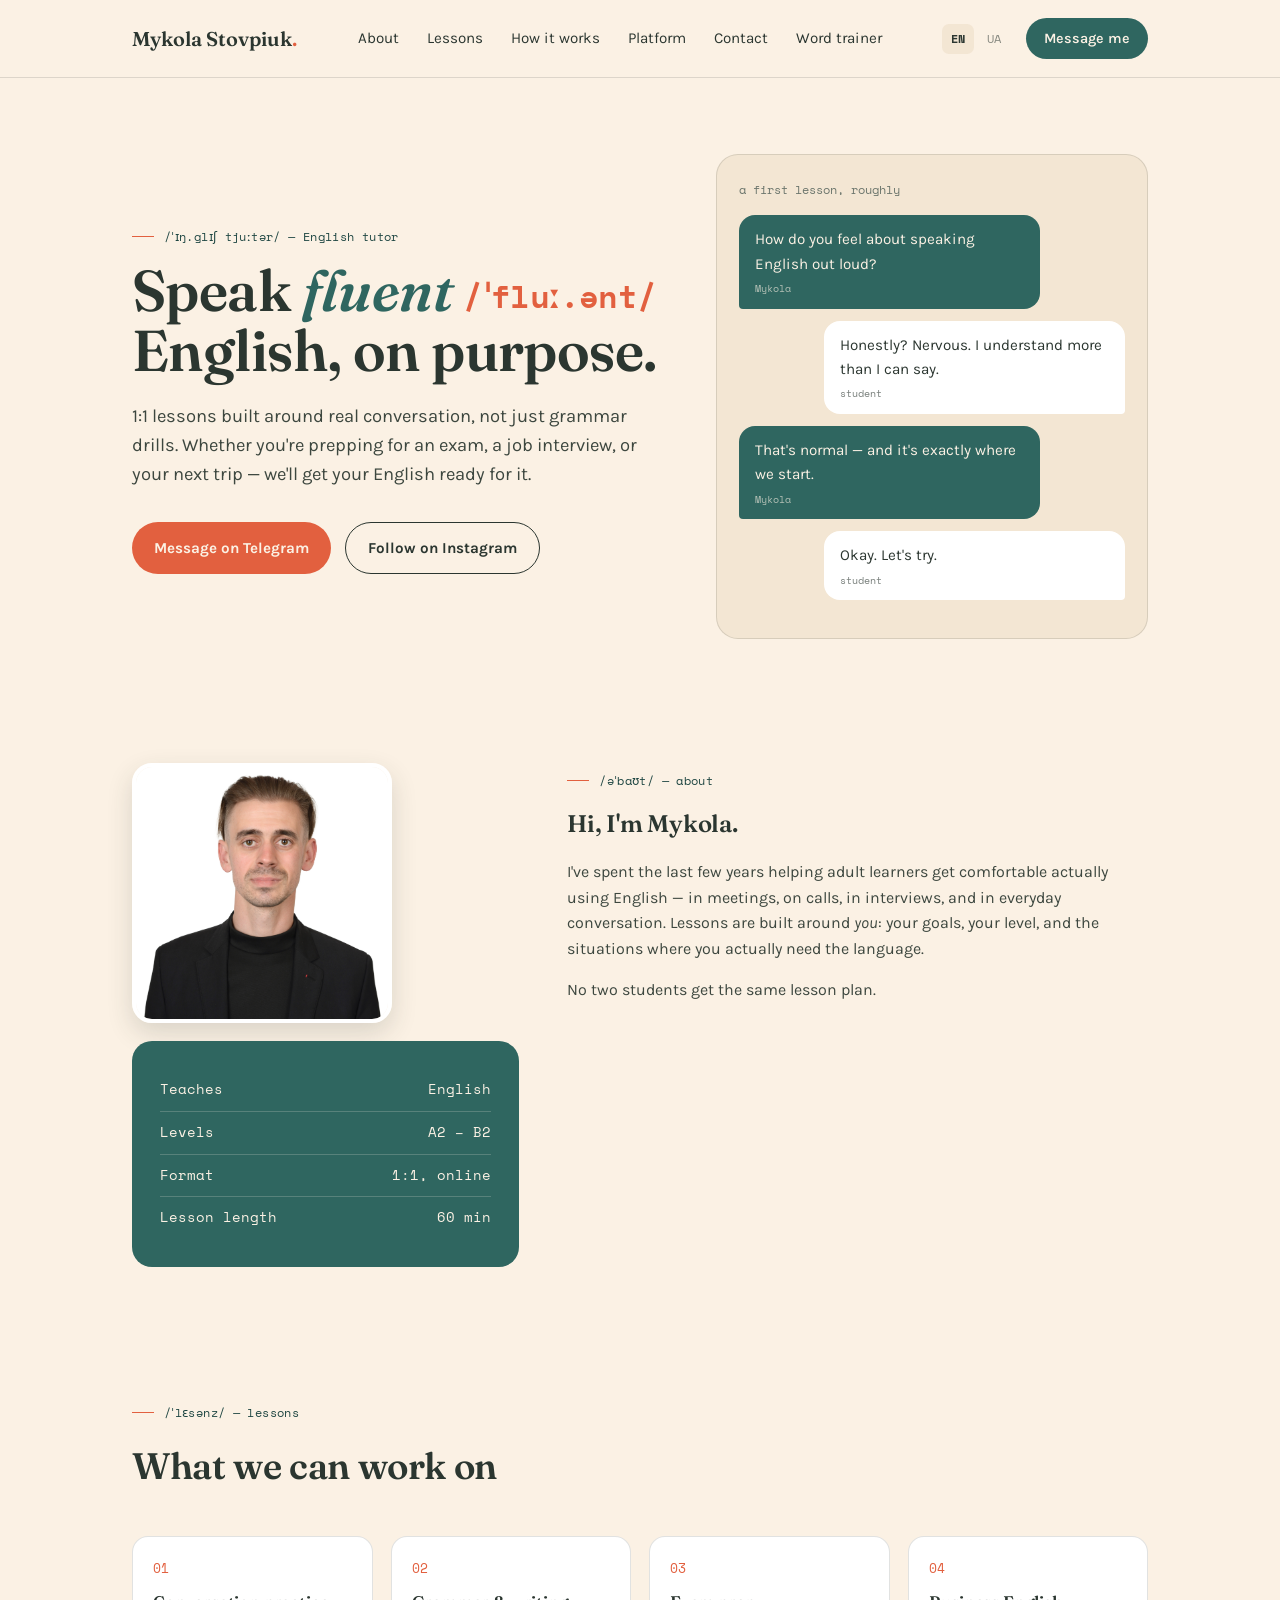
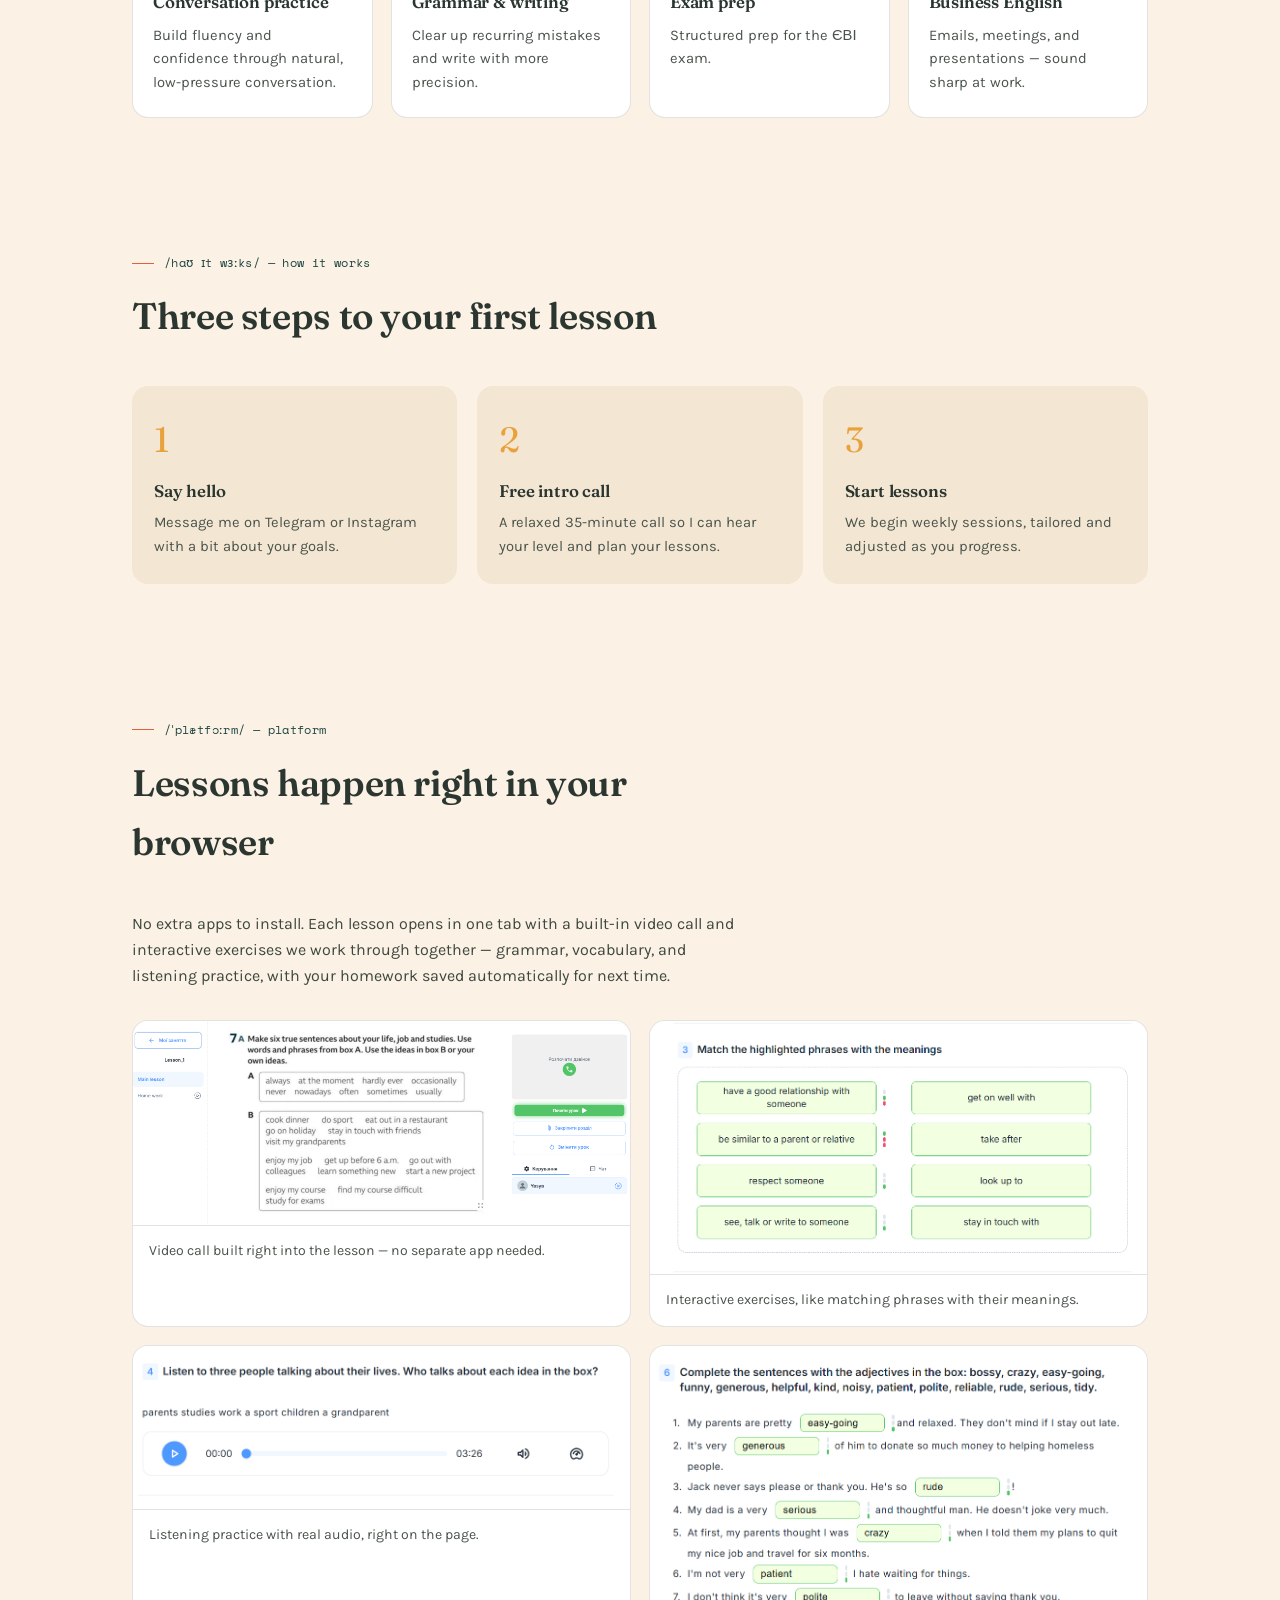
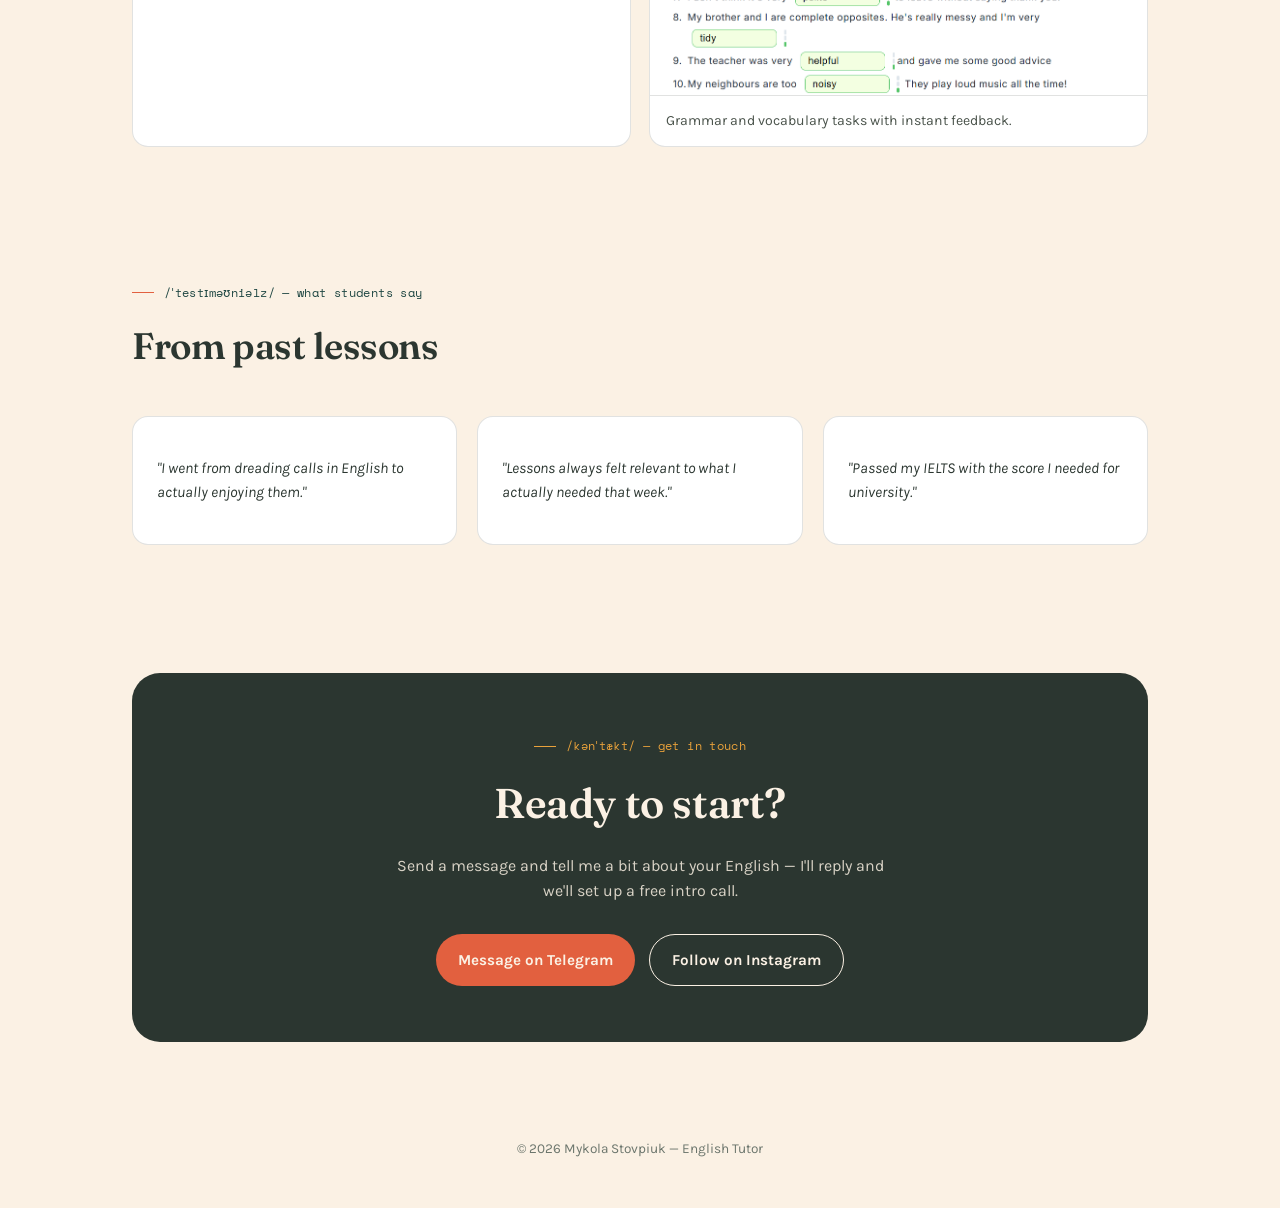
==== index.html @ 0244451f "Add mobile menu with hamburger button" ====
<!DOCTYPE html>
<html lang="en">
<head>
<meta charset="UTF-8">
<meta name="viewport" content="width=device-width, initial-scale=1.0">
<title>Mykola Stovpiuk — English Tutor</title>
<meta name="description" content="Learn to speak English with confidence. 1:1 conversation practice, exam prep, and business English with Mykola Stovpiuk.">
<link rel="preconnect" href="https://fonts.googleapis.com">
<link href="https://fonts.googleapis.com/css2?family=Fraunces:ital,opsz,wght@0,9..144,400;0,9..144,600;1,9..144,500&family=Karla:wght@400;500;600;700&family=Space+Mono:wght@400;700&display=swap" rel="stylesheet">
<style>
  :root{
    --paper:#FBF1E4;
    --paper-soft:#F3E6D3;
    --ink:#2B3630;
    --teal:#2F6660;
    --teal-deep:#1E4642;
    --marigold:#E9A23B;
    --coral:#E2603F;
    --line: rgba(43,54,48,0.14);
  }

  *{box-sizing:border-box;}
  html{scroll-behavior:smooth;}
  body{
    margin:0;
    background:var(--paper);
    color:var(--ink);
    font-family:'Karla', sans-serif;
    line-height:1.6;
    -webkit-font-smoothing:antialiased;
  }
  h1,h2,h3{
    font-family:'Fraunces', serif;
    margin:0;
    font-weight:600;
    letter-spacing:-0.01em;
  }
  a{color:inherit;}
  .wrap{
    max-width:1080px;
    margin:0 auto;
    padding:0 32px;
  }
  .eyebrow{
    font-family:'Space Mono', monospace;
    font-size:0.78rem;
    letter-spacing:0.03em;
    color:var(--teal-deep);
    text-transform:none;
    display:inline-flex;
    align-items:center;
    gap:10px;
    margin-bottom:14px;
  }
  .eyebrow::before{
    content:"";
    width:22px;
    height:1px;
    background:var(--coral);
    display:inline-block;
  }

  a:focus-visible, button:focus-visible{
    outline:3px solid var(--teal);
    outline-offset:3px;
  }

  @media (prefers-reduced-motion: reduce){
    *{animation:none !important; transition:none !important;}
  }

  /* ---------- NAV ---------- */
  nav{
    position:sticky; top:0; z-index:50;
    background:rgba(251,241,228,0.88);
    backdrop-filter:blur(6px);
    border-bottom:1px solid var(--line);
  }
  nav .wrap{
    display:flex; align-items:center; justify-content:space-between;
    padding-top:18px; padding-bottom:18px;
  }
  .brand{
    font-family:'Fraunces', serif;
    font-size:1.25rem;
    font-weight:600;
  }
  .brand span{color:var(--coral);}
  nav .links{display:flex; gap:28px; font-size:0.95rem;}
  nav .links a{text-decoration:none; border-bottom:1px solid transparent;}
  nav .links a:hover{border-bottom-color:var(--coral);}
  .nav-right{display:flex; align-items:center; gap:16px;}
  .menu-toggle{
    display:none;
    border:none; background:none; cursor:pointer;
    width:34px; height:34px; padding:0;
    flex-direction:column; justify-content:center; align-items:center; gap:5px;
  }
  .menu-toggle span{
    display:block; width:22px; height:2px; background:var(--ink); border-radius:2px;
  }
  .lang-switch{
    display:flex; gap:4px;
    font-family:'Space Mono', monospace;
    font-size:0.78rem;
  }
  .lang-link{
    padding:5px 9px;
    border-radius:7px;
    text-decoration:none;
    color:var(--ink);
    opacity:0.55;
  }
  .lang-link:hover{opacity:0.9;}
  .lang-link.active{
    opacity:1;
    background:var(--paper-soft);
    font-weight:700;
  }
  .nav-cta{
    background:var(--teal);
    color:var(--paper);
    padding:9px 18px;
    border-radius:100px;
    text-decoration:none;
    font-size:0.9rem;
    font-weight:600;
    white-space:nowrap;
  }
  .nav-cta:hover{background:var(--teal-deep);}
  @media (max-width:720px){
    nav .links{
      display:none;
      position:absolute;
      top:100%; left:0; right:0;
      flex-direction:column;
      gap:0;
      background:var(--paper);
      border-bottom:1px solid var(--line);
      box-shadow:0 12px 20px rgba(43,54,48,0.08);
    }
    nav .links.open{display:flex;}
    nav .links a{
      padding:14px 24px;
      border-bottom:1px solid var(--line);
    }
    nav{position:sticky;}
    .menu-toggle{display:flex;}
  }

  /* ---------- HERO ---------- */
  header.hero{
    padding:76px 0 60px;
    overflow:hidden;
  }
  .hero-grid{
    display:grid;
    grid-template-columns:1.1fr 0.9fr;
    gap:56px;
    align-items:center;
  }
  @media (max-width:860px){
    .hero-grid{grid-template-columns:1fr;}
  }
  .hero h1{
    font-size:clamp(2.4rem, 5vw, 3.6rem);
    line-height:1.05;
  }
  .hero h1 em{
    font-style:italic;
    color:var(--teal);
  }
  .phonetic{
    font-family:'Space Mono', monospace;
    color:var(--coral);
    font-size:0.55em;
    vertical-align:middle;
    margin-left:10px;
    white-space:nowrap;
  }
  .hero p.lede{
    margin-top:20px;
    font-size:1.15rem;
    max-width:46ch;
    color:#3d473f;
  }
  .hero-actions{
    margin-top:32px;
    display:flex;
    gap:14px;
    flex-wrap:wrap;
  }
  .btn{
    display:inline-flex;
    align-items:center;
    gap:10px;
    padding:13px 22px;
    border-radius:100px;
    text-decoration:none;
    font-weight:700;
    font-size:0.95rem;
    transition:transform .15s ease, background .15s ease;
  }
  .btn:hover{transform:translateY(-2px);}
  .btn-primary{background:var(--coral); color:var(--paper);}
  .btn-primary:hover{background:#c94f34;}
  .btn-secondary{background:transparent; color:var(--ink); border:1.5px solid var(--ink);}
  .btn-secondary:hover{background:var(--ink); color:var(--paper);}

  .convo{
    background:var(--paper-soft);
    border:1px solid var(--line);
    border-radius:22px;
    padding:26px 22px;
    position:relative;
    min-height:340px;
  }
  .convo-label{
    font-family:'Space Mono', monospace;
    font-size:0.72rem;
    color:#6b756c;
    margin-bottom:16px;
    display:block;
  }
  .bubble{
    max-width:78%;
    padding:12px 16px;
    border-radius:16px;
    margin-bottom:12px;
    font-size:0.95rem;
    opacity:0;
    transform:translateY(8px);
    animation:rise .5s ease forwards;
  }
  .bubble .tag{
    display:block;
    font-family:'Space Mono', monospace;
    font-size:0.65rem;
    opacity:0.65;
    margin-top:4px;
  }
  .bubble.tutor{
    background:var(--teal);
    color:var(--paper);
    border-bottom-left-radius:4px;
    animation-delay:0.2s;
  }
  .bubble.student{
    background:#fff;
    color:var(--ink);
    margin-left:auto;
    border-bottom-right-radius:4px;
    animation-delay:1.1s;
  }
  .bubble.tutor.b2{animation-delay:2.1s;}
  .bubble.student.b2{animation-delay:3.0s;}
  @keyframes rise{
    to{opacity:1; transform:translateY(0);}
  }

  /* ---------- SECTIONS ---------- */
  section{padding:64px 0;}
  .section-head{max-width:60ch; margin-bottom:40px;}
  .section-head h2{font-size:clamp(1.7rem,3vw,2.3rem);}

  /* about */
  .about-grid{
    display:grid;
    grid-template-columns:0.8fr 1.2fr;
    gap:48px;
    align-items:flex-start;
  }
  @media (max-width:820px){.about-grid{grid-template-columns:1fr;}}
  .about-visual{
    display:flex;
    flex-direction:column;
    gap:18px;
  }
  .profile-photo{
    width:100%;
    max-width:260px;
    aspect-ratio:1/1;
    object-fit:cover;
    border-radius:20px;
    border:4px solid #fff;
    box-shadow:0 10px 26px rgba(43,54,48,0.16);
  }
  .about-card{
    background:var(--teal);
    color:var(--paper);
    border-radius:20px;
    padding:28px;
    font-family:'Space Mono', monospace;
    font-size:0.85rem;
  }
  .about-card .row{
    display:flex;
    justify-content:space-between;
    padding:10px 0;
    border-bottom:1px solid rgba(251,241,228,0.2);
  }
  .about-card .row:last-child{border-bottom:none;}
  .about p{color:#3d473f; max-width:62ch;}

  /* offerings */
  .offer-grid{
    display:grid;
    grid-template-columns:repeat(4,1fr);
    gap:18px;
  }
  @media (max-width:900px){.offer-grid{grid-template-columns:repeat(2,1fr);}}
  @media (max-width:520px){.offer-grid{grid-template-columns:1fr;}}
  .offer-card{
    background:#fff;
    border:1px solid var(--line);
    border-radius:16px;
    padding:22px 20px;
  }
  .offer-card .mark{
    font-family:'Space Mono', monospace;
    color:var(--coral);
    font-size:0.8rem;
    margin-bottom:10px;
    display:block;
  }
  .offer-card h3{font-size:1.05rem; font-weight:600; margin-bottom:8px;}
  .offer-card p{font-size:0.92rem; color:#4a534b; margin:0;}

  /* how it works */
  .steps{
    display:grid;
    grid-template-columns:repeat(3,1fr);
    gap:20px;
    counter-reset:step;
  }
  @media (max-width:820px){.steps{grid-template-columns:1fr;}}
  .step{
    background:var(--paper-soft);
    border-radius:16px;
    padding:26px 22px;
    position:relative;
    counter-increment:step;
  }
  .step::before{
    content:counter(step);
    font-family:'Fraunces', serif;
    font-size:2.2rem;
    color:var(--marigold);
    display:block;
    margin-bottom:10px;
  }
  .step h3{font-size:1.05rem; margin-bottom:6px;}
  .step p{font-size:0.92rem; color:#4a534b; margin:0;}

  /* platform gallery */
  .platform-grid{
    display:grid;
    grid-template-columns:repeat(2,1fr);
    gap:18px;
  }
  @media (max-width:700px){.platform-grid{grid-template-columns:1fr;}}
  .platform-shot{
    background:#fff;
    border:1px solid var(--line);
    border-radius:16px;
    overflow:hidden;
  }
  .platform-shot img{
    display:block;
    width:100%;
    height:auto;
    border-bottom:1px solid var(--line);
  }
  .platform-shot .cap{
    padding:14px 16px;
    font-size:0.88rem;
    color:#4a534b;
  }
  .platform-intro{max-width:62ch; color:#3d473f; margin-bottom:32px;}

  /* testimonials */
  .quotes{
    display:grid;
    grid-template-columns:repeat(3,1fr);
    gap:20px;
  }
  @media (max-width:900px){.quotes{grid-template-columns:1fr;}}
  .quote{
    background:#fff;
    border:1px solid var(--line);
    border-radius:16px;
    padding:24px;
  }
  .quote p{font-size:0.95rem; font-style:italic;}
  .quote .who{
    font-family:'Space Mono', monospace;
    font-size:0.75rem;
    color:var(--teal-deep);
    font-style:normal;
    margin-top:12px;
    display:block;
  }

  /* contact / footer */
  .contact{
    background:var(--ink);
    color:var(--paper);
    border-radius:28px;
    padding:56px 40px;
    text-align:center;
  }
  .contact .eyebrow{color:var(--marigold);}
  .contact .eyebrow::before{background:var(--marigold);}
  .contact h2{color:var(--paper); font-size:clamp(1.8rem,4vw,2.6rem);}
  .contact p{max-width:52ch; margin:16px auto 0; color:#d9d3c6;}
  .contact .hero-actions{justify-content:center; margin-top:30px;}
  .contact .btn-secondary{border-color:var(--paper); color:var(--paper);}
  .contact .btn-secondary:hover{background:var(--paper); color:var(--ink);}

  footer{
    padding:32px 0 48px;
    text-align:center;
    font-size:0.85rem;
    color:#6b756c;
  }
</style>
</head>
<body>

<nav>
  <div class="wrap">
    <div class="brand">Mykola Stovpiuk<span>.</span></div>
    <div class="links">
      <a href="#about">About</a>
      <a href="#offerings">Lessons</a>
      <a href="#how">How it works</a>
      <a href="#platform">Platform</a>
      <a href="#contact">Contact</a>
      <a href="trainer.html">Word trainer</a>
    </div>
    <div class="nav-right">
      <div class="lang-switch">
        <a href="index.html" class="lang-link active">EN</a>
        <a href="ua.html" class="lang-link">UA</a>
      </div>
      <a class="nav-cta" href="https://t.me/kolyastovpyuk" target="_blank" rel="noopener">Message me</a>
      <button class="menu-toggle" id="menuToggle" aria-label="Menu" aria-expanded="false">
        <span></span><span></span><span></span>
      </button>
    </div>
  </div>
</nav>

<header class="hero">
  <div class="wrap hero-grid">
    <div>
      <span class="eyebrow">/ˈɪŋ.ɡlɪʃ tjuːtər/ — English tutor</span>
      <h1>Speak <em>fluent</em><span class="phonetic">/ˈfluː.ənt/</span><br>English, on purpose.</h1>
      <p class="lede">1:1 lessons built around real conversation, not just grammar drills. Whether you're prepping for an exam, a job interview, or your next trip — we'll get your English ready for it.</p>
      <div class="hero-actions">
        <a class="btn btn-primary" href="https://t.me/kolyastovpyuk" target="_blank" rel="noopener">Message on Telegram</a>
        <a class="btn btn-secondary" href="https://www.instagram.com/kolya_stovpiuk/" target="_blank" rel="noopener">Follow on Instagram</a>
      </div>
    </div>

    <div class="convo" aria-hidden="true">
      <span class="convo-label">a first lesson, roughly</span>
      <div class="bubble tutor">How do you feel about speaking English out loud?<span class="tag">Mykola</span></div>
      <div class="bubble student">Honestly? Nervous. I understand more than I can say.<span class="tag">student</span></div>
      <div class="bubble tutor b2">That's normal — and it's exactly where we start.<span class="tag">Mykola</span></div>
      <div class="bubble student b2">Okay. Let's try.<span class="tag">student</span></div>
    </div>
  </div>
</header>

<section id="about">
  <div class="wrap about-grid">
    <div class="about-visual">
      <img src="photo.jpg" alt="Mykola Stovpiuk" class="profile-photo">
      <div class="about-card">
        <div class="row"><span>Teaches</span><span>English</span></div>
        <div class="row"><span>Levels</span><span>A2 – B2</span></div>
        <div class="row"><span>Format</span><span>1:1, online</span></div>
        <div class="row"><span>Lesson length</span><span>60 min</span></div>
      </div>
    </div>
    <div class="about">
      <span class="eyebrow">/əˈbaʊt/ — about</span>
      <h2>Hi, I'm Mykola.</h2>
      <p>I've spent the last few years helping adult learners get comfortable actually using English — in meetings, on calls, in interviews, and in everyday conversation. Lessons are built around <em>you</em>: your goals, your level, and the situations where you actually need the language.</p>
      <p>No two students get the same lesson plan.</p>
    </div>
  </div>
</section>

<section id="offerings">
  <div class="wrap">
    <div class="section-head">
      <span class="eyebrow">/ˈlɛsənz/ — lessons</span>
      <h2>What we can work on</h2>
    </div>
    <div class="offer-grid">
      <div class="offer-card">
        <span class="mark">01</span>
        <h3>Conversation practice</h3>
        <p>Build fluency and confidence through natural, low-pressure conversation.</p>
      </div>
      <div class="offer-card">
        <span class="mark">02</span>
        <h3>Grammar &amp; writing</h3>
        <p>Clear up recurring mistakes and write with more precision.</p>
      </div>
      <div class="offer-card">
        <span class="mark">03</span>
        <h3>Exam prep</h3>
        <p>Structured prep for the ЄВІ exam.</p>
      </div>
      <div class="offer-card">
        <span class="mark">04</span>
        <h3>Business English</h3>
        <p>Emails, meetings, and presentations — sound sharp at work.</p>
      </div>
    </div>
  </div>
</section>

<section id="how">
  <div class="wrap">
    <div class="section-head">
      <span class="eyebrow">/haʊ ɪt wɜːks/ — how it works</span>
      <h2>Three steps to your first lesson</h2>
    </div>
    <div class="steps">
      <div class="step">
        <h3>Say hello</h3>
        <p>Message me on Telegram or Instagram with a bit about your goals.</p>
      </div>
      <div class="step">
        <h3>Free intro call</h3>
        <p>A relaxed 35-minute call so I can hear your level and plan your lessons.</p>
      </div>
      <div class="step">
        <h3>Start lessons</h3>
        <p>We begin weekly sessions, tailored and adjusted as you progress.</p>
      </div>
    </div>
  </div>
</section>

<section id="platform">
  <div class="wrap">
    <div class="section-head">
      <span class="eyebrow">/ˈplætfɔːrm/ — platform</span>
      <h2>Lessons happen right in your browser</h2>
    </div>
    <p class="platform-intro">No extra apps to install. Each lesson opens in one tab with a built-in video call and interactive exercises we work through together — grammar, vocabulary, and listening practice, with your homework saved automatically for next time.</p>
    <div class="platform-grid">
      <div class="platform-shot">
        <img src="platform-call.png" alt="Lesson screen with built-in video call">
        <div class="cap">Video call built right into the lesson — no separate app needed.</div>
      </div>
      <div class="platform-shot">
        <img src="platform-match.png" alt="Matching phrases with their meanings exercise">
        <div class="cap">Interactive exercises, like matching phrases with their meanings.</div>
      </div>
      <div class="platform-shot">
        <img src="platform-listening.png" alt="Listening exercise with audio player">
        <div class="cap">Listening practice with real audio, right on the page.</div>
      </div>
      <div class="platform-shot">
        <img src="platform-adjectives.png" alt="Fill-in-the-blank grammar and vocabulary exercise">
        <div class="cap">Grammar and vocabulary tasks with instant feedback.</div>
      </div>
    </div>
  </div>
</section>

<section id="testimonials">
  <div class="wrap">
    <div class="section-head">
      <span class="eyebrow">/ˈtestɪməʊniəlz/ — what students say</span>
      <h2>From past lessons</h2>
    </div>
    <div class="quotes">
      <div class="quote">
        <p>"I went from dreading calls in English to actually enjoying them."</p>
      </div>
      <div class="quote">
        <p>"Lessons always felt relevant to what I actually needed that week."</p>
      </div>
      <div class="quote">
        <p>"Passed my IELTS with the score I needed for university."</p>
      </div>
    </div>
  </div>
</section>

<section id="contact">
  <div class="wrap">
    <div class="contact">
      <span class="eyebrow">/kənˈtækt/ — get in touch</span>
      <h2>Ready to start?</h2>
      <p>Send a message and tell me a bit about your English — I'll reply and we'll set up a free intro call.</p>
      <div class="hero-actions">
        <a class="btn btn-primary" href="https://t.me/kolyastovpyuk" target="_blank" rel="noopener">Message on Telegram</a>
        <a class="btn btn-secondary" href="https://www.instagram.com/kolya_stovpiuk/" target="_blank" rel="noopener">Follow on Instagram</a>
      </div>
    </div>
  </div>
</section>

<footer>
  <div class="wrap">
    &copy; <span id="year"></span> Mykola Stovpiuk — English Tutor
  </div>
</footer>

<script>
  document.getElementById('year').textContent = new Date().getFullYear();

  const menuToggle = document.getElementById('menuToggle');
  const navLinks = document.querySelector('nav .links');
  menuToggle.addEventListener('click', () => {
    const isOpen = navLinks.classList.toggle('open');
    menuToggle.setAttribute('aria-expanded', isOpen ? 'true' : 'false');
  });
  navLinks.querySelectorAll('a').forEach(a => {
    a.addEventListener('click', () => {
      navLinks.classList.remove('open');
      menuToggle.setAttribute('aria-expanded', 'false');
    });
  });
</script>

</body>
</html>
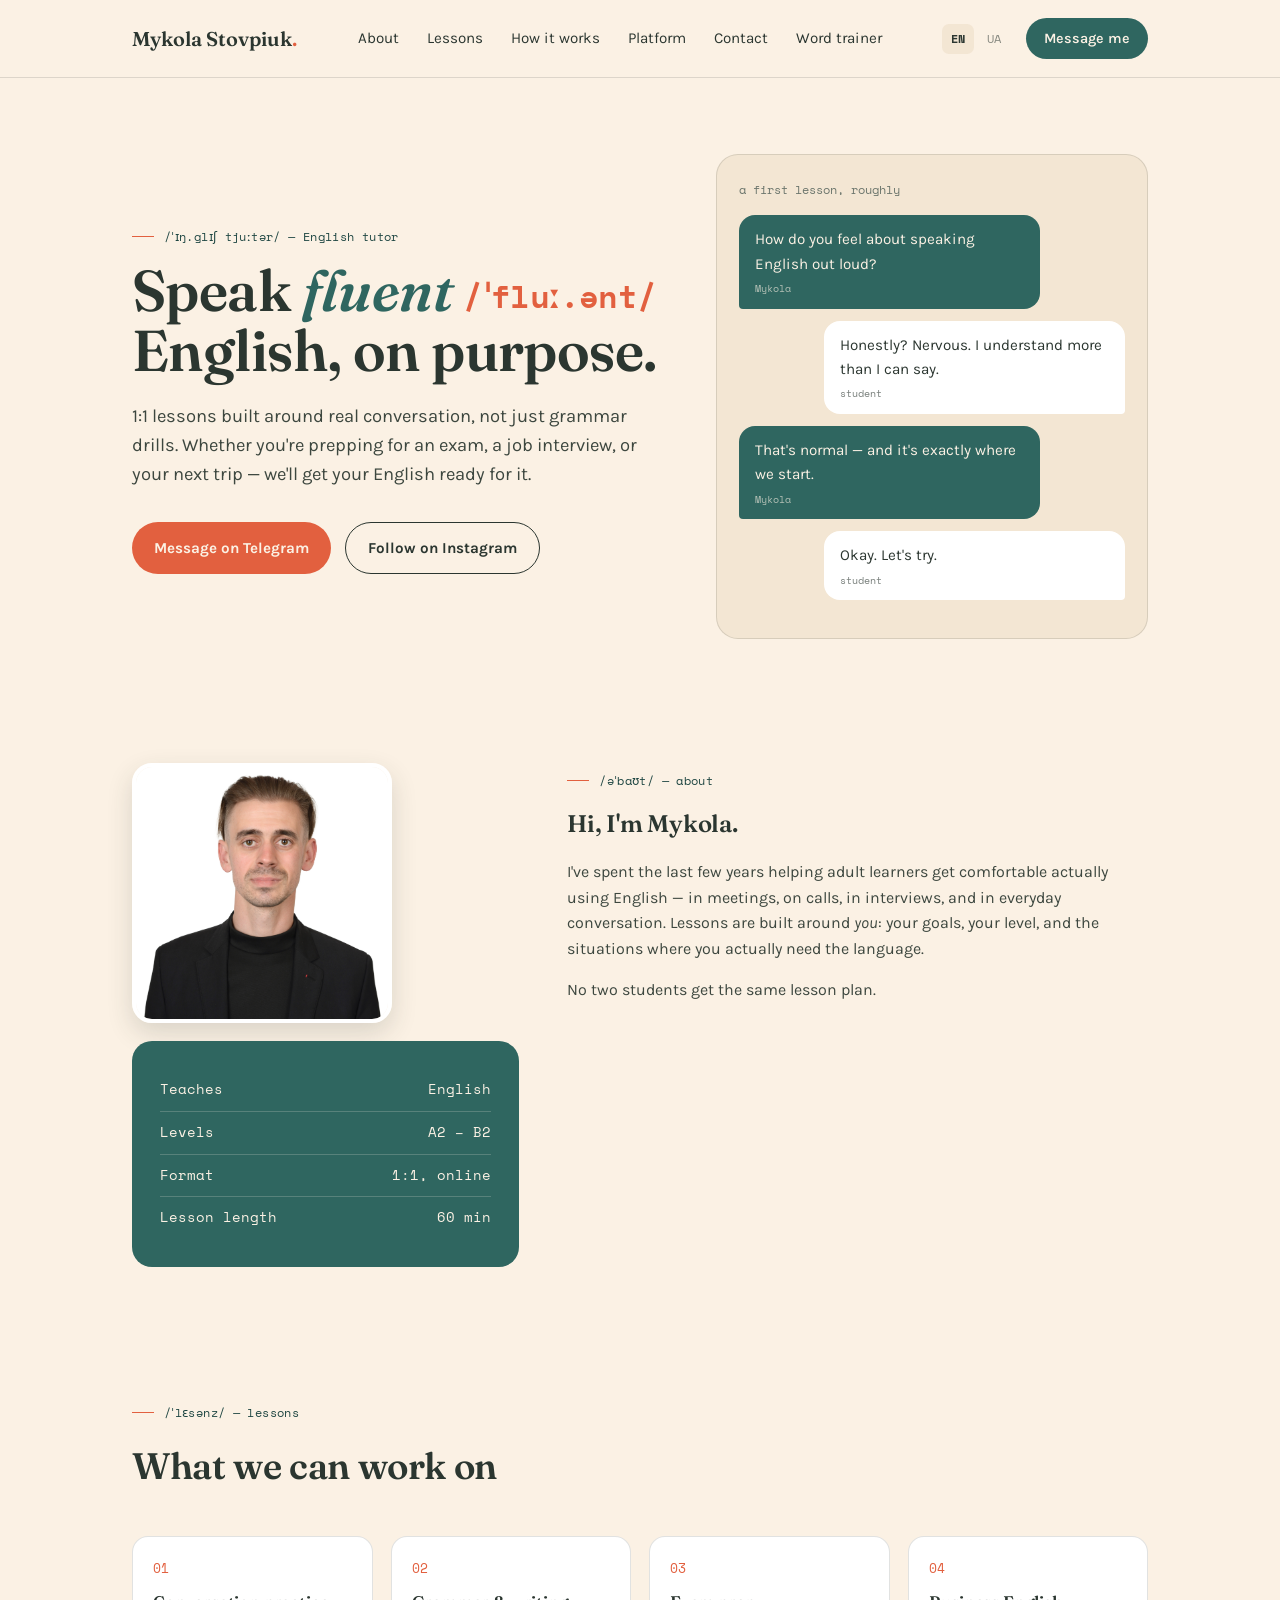
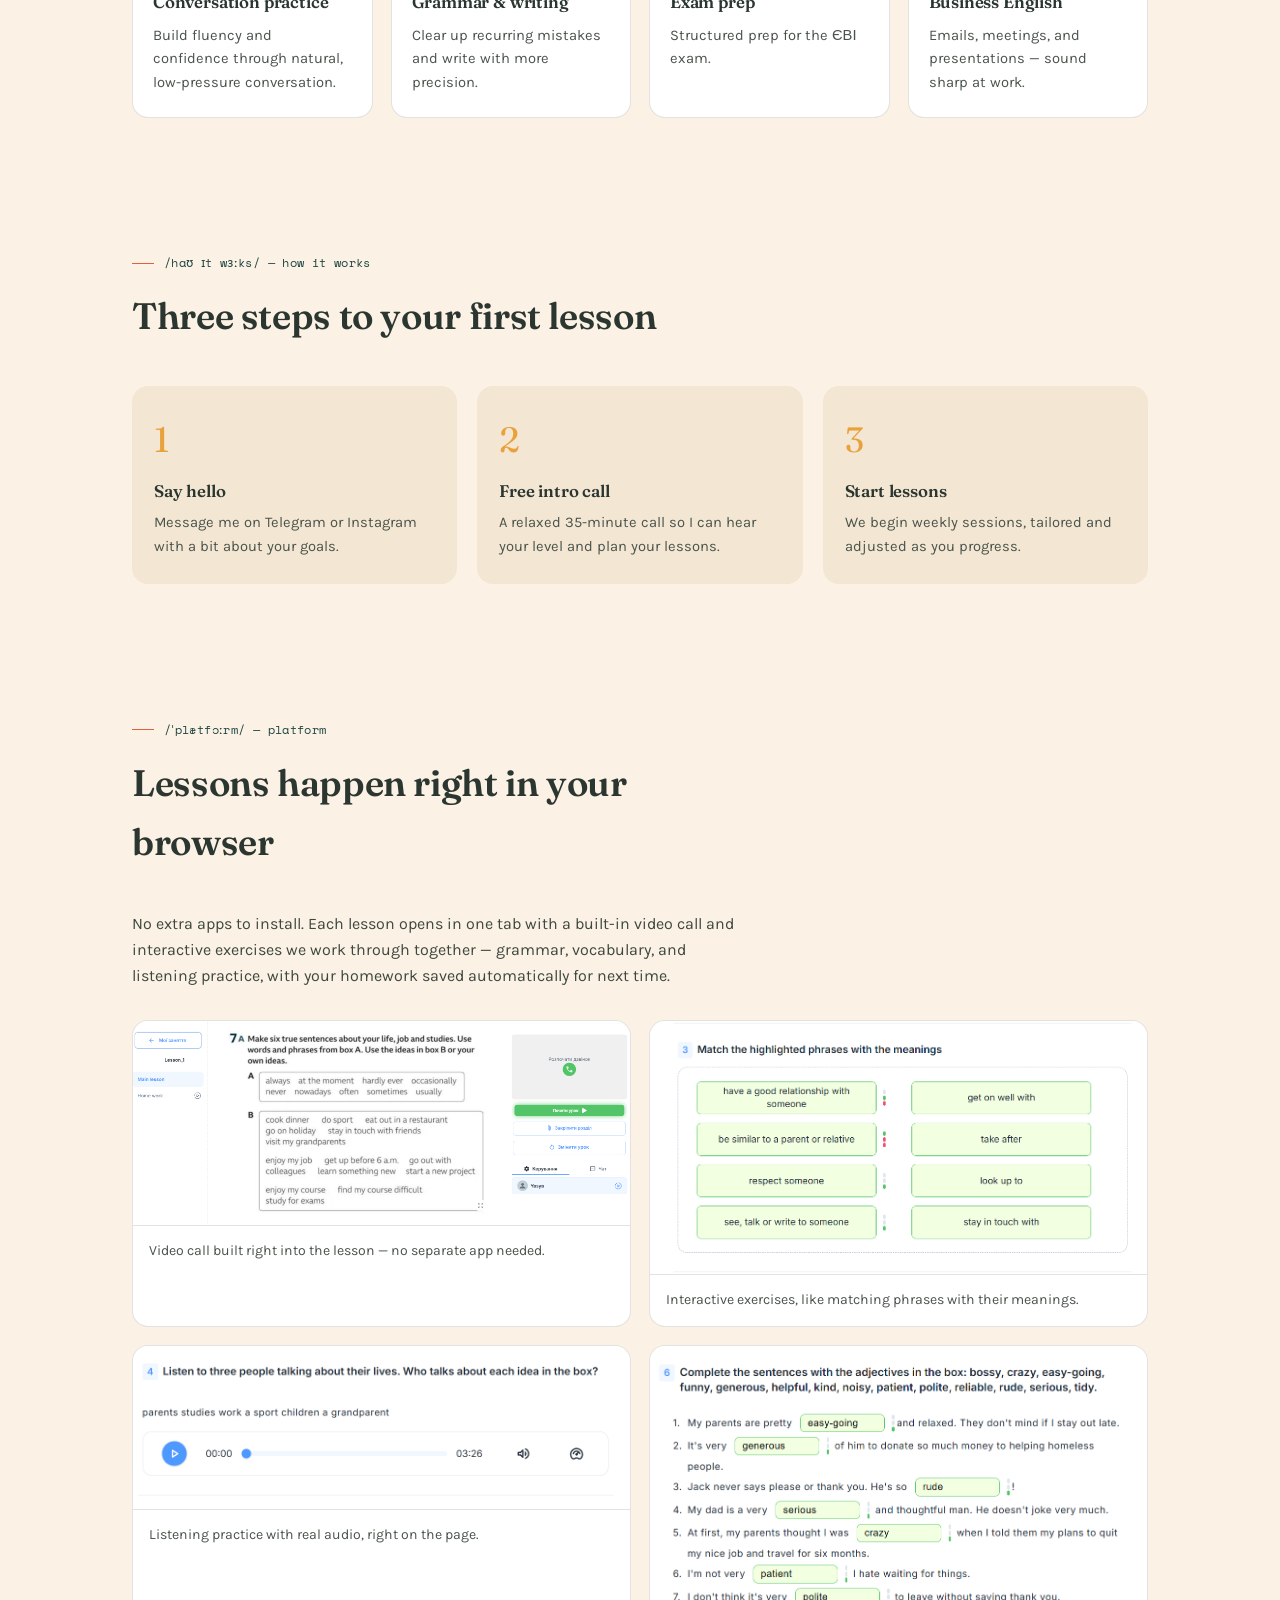
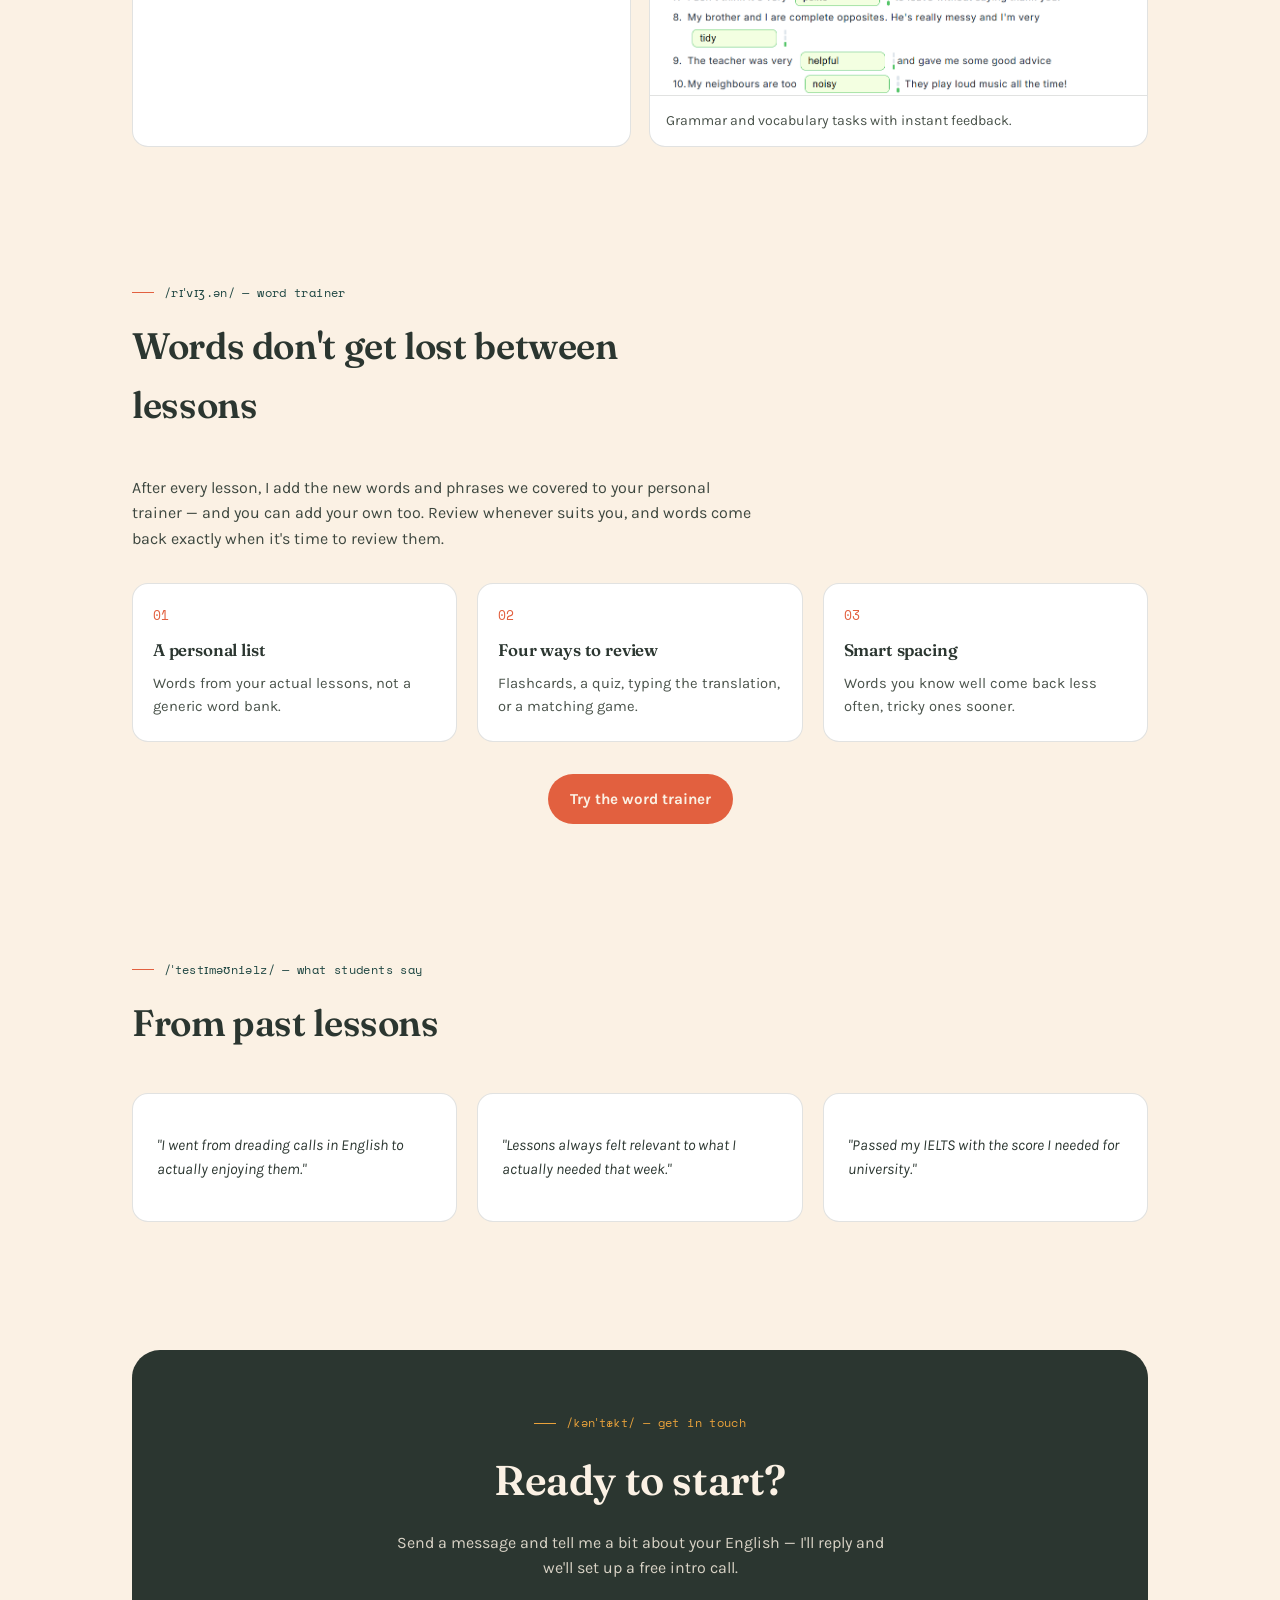
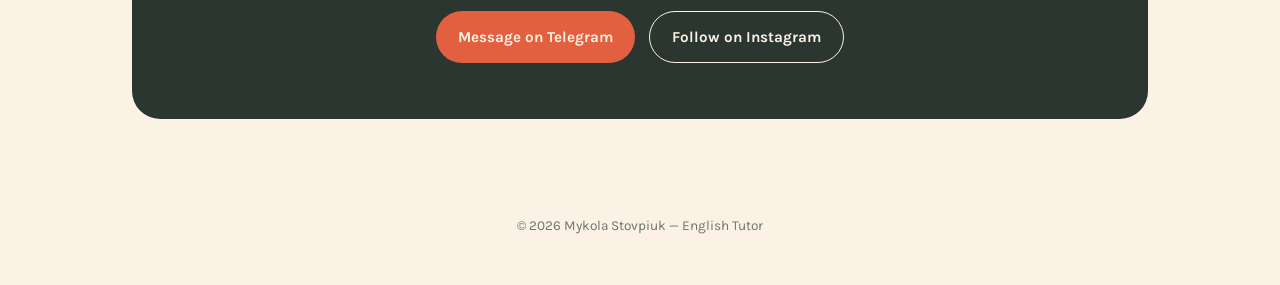
==== commit 57c8a287: "Add word trainer promo section" ====
--- a/index.html
+++ b/index.html
@@ -334,6 +334,13 @@
     counter-reset:step;
   }
   @media (max-width:820px){.steps{grid-template-columns:1fr;}}
+  .trainer-features{
+    display:grid;
+    grid-template-columns:repeat(3,1fr);
+    gap:20px;
+    margin-bottom:32px;
+  }
+  @media (max-width:820px){.trainer-features{grid-template-columns:1fr;}}
   .step{
     background:var(--paper-soft);
     border-radius:16px;
@@ -571,6 +578,36 @@
         <img src="platform-adjectives.png" alt="Fill-in-the-blank grammar and vocabulary exercise">
         <div class="cap">Grammar and vocabulary tasks with instant feedback.</div>
       </div>
+    </div>
+  </div>
+</section>
+
+<section id="word-trainer">
+  <div class="wrap">
+    <div class="section-head">
+      <span class="eyebrow">/rɪˈvɪʒ.ən/ — word trainer</span>
+      <h2>Words don't get lost between lessons</h2>
+    </div>
+    <p class="platform-intro">After every lesson, I add the new words and phrases we covered to your personal trainer — and you can add your own too. Review whenever suits you, and words come back exactly when it's time to review them.</p>
+    <div class="trainer-features">
+      <div class="offer-card">
+        <span class="mark">01</span>
+        <h3>A personal list</h3>
+        <p>Words from your actual lessons, not a generic word bank.</p>
+      </div>
+      <div class="offer-card">
+        <span class="mark">02</span>
+        <h3>Four ways to review</h3>
+        <p>Flashcards, a quiz, typing the translation, or a matching game.</p>
+      </div>
+      <div class="offer-card">
+        <span class="mark">03</span>
+        <h3>Smart spacing</h3>
+        <p>Words you know well come back less often, tricky ones sooner.</p>
+      </div>
+    </div>
+    <div style="text-align:center;">
+      <a class="btn btn-primary" href="trainer.html">Try the word trainer</a>
     </div>
   </div>
 </section>
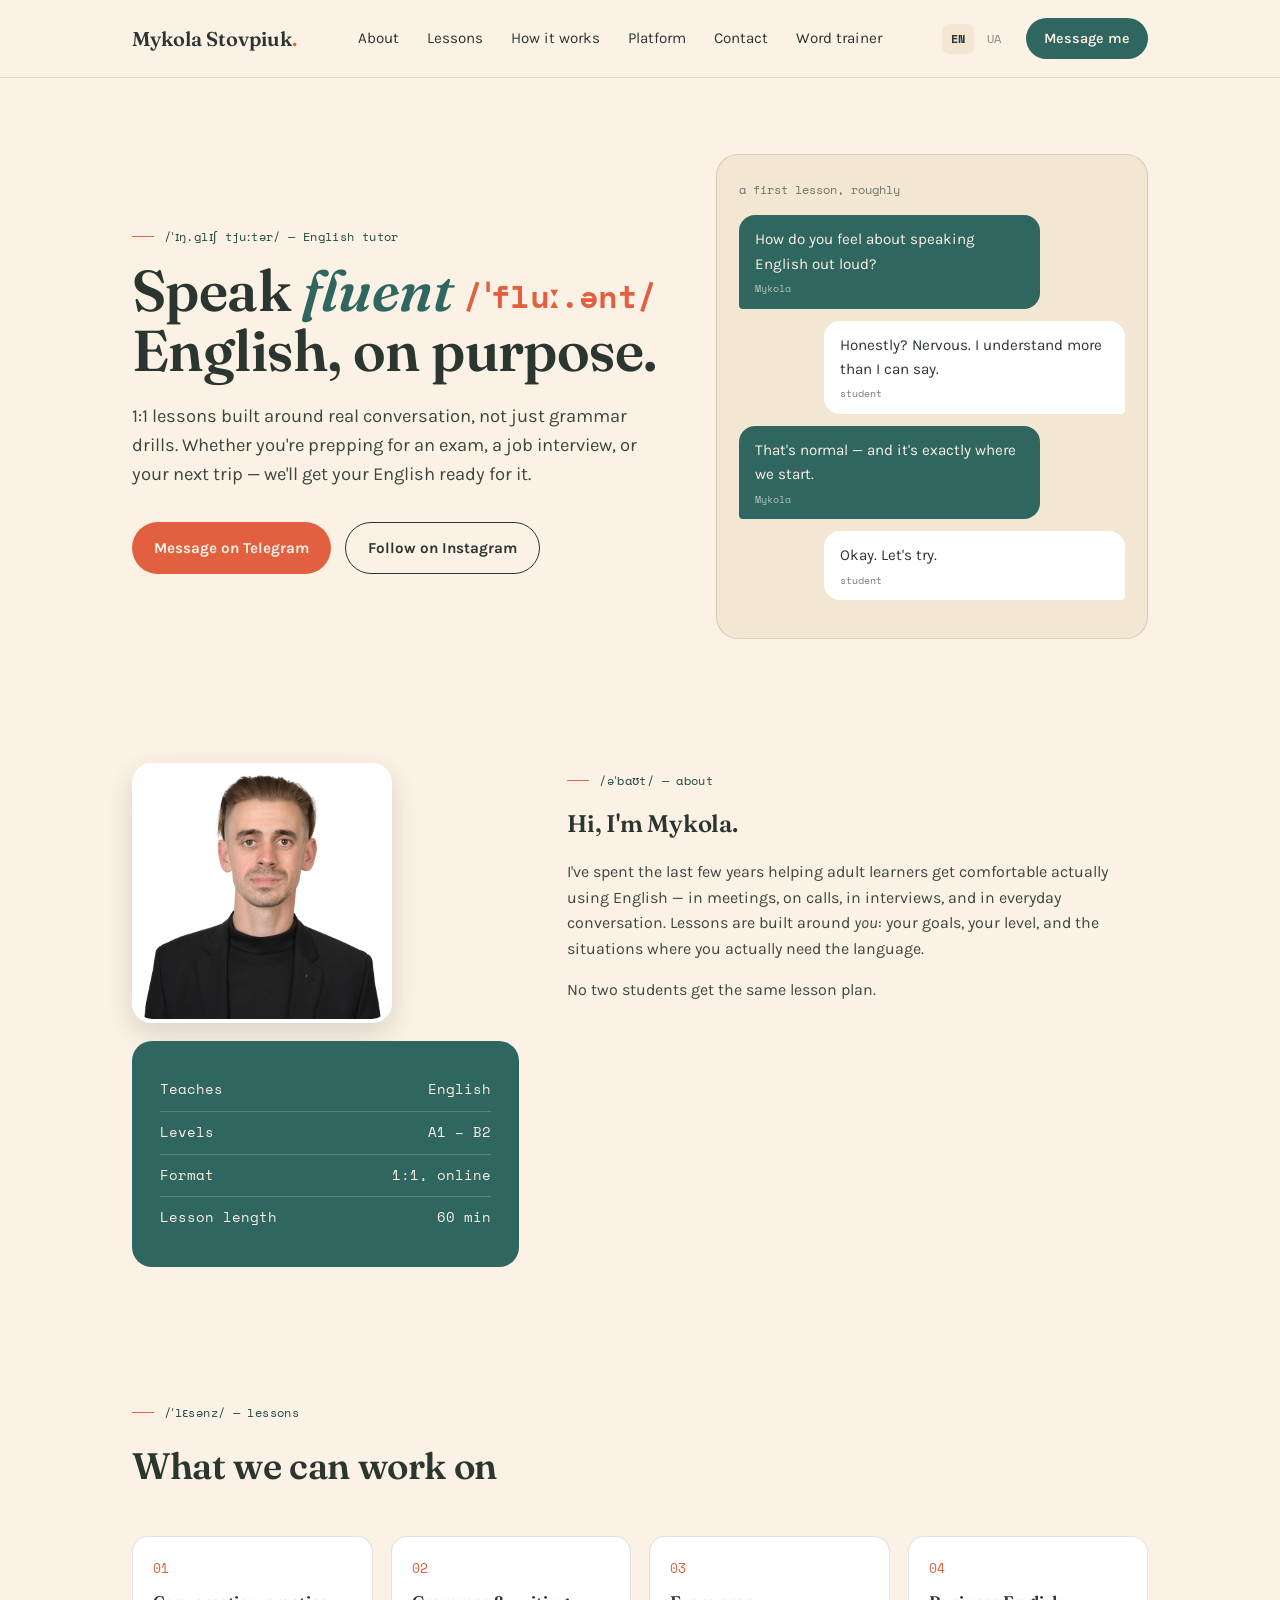
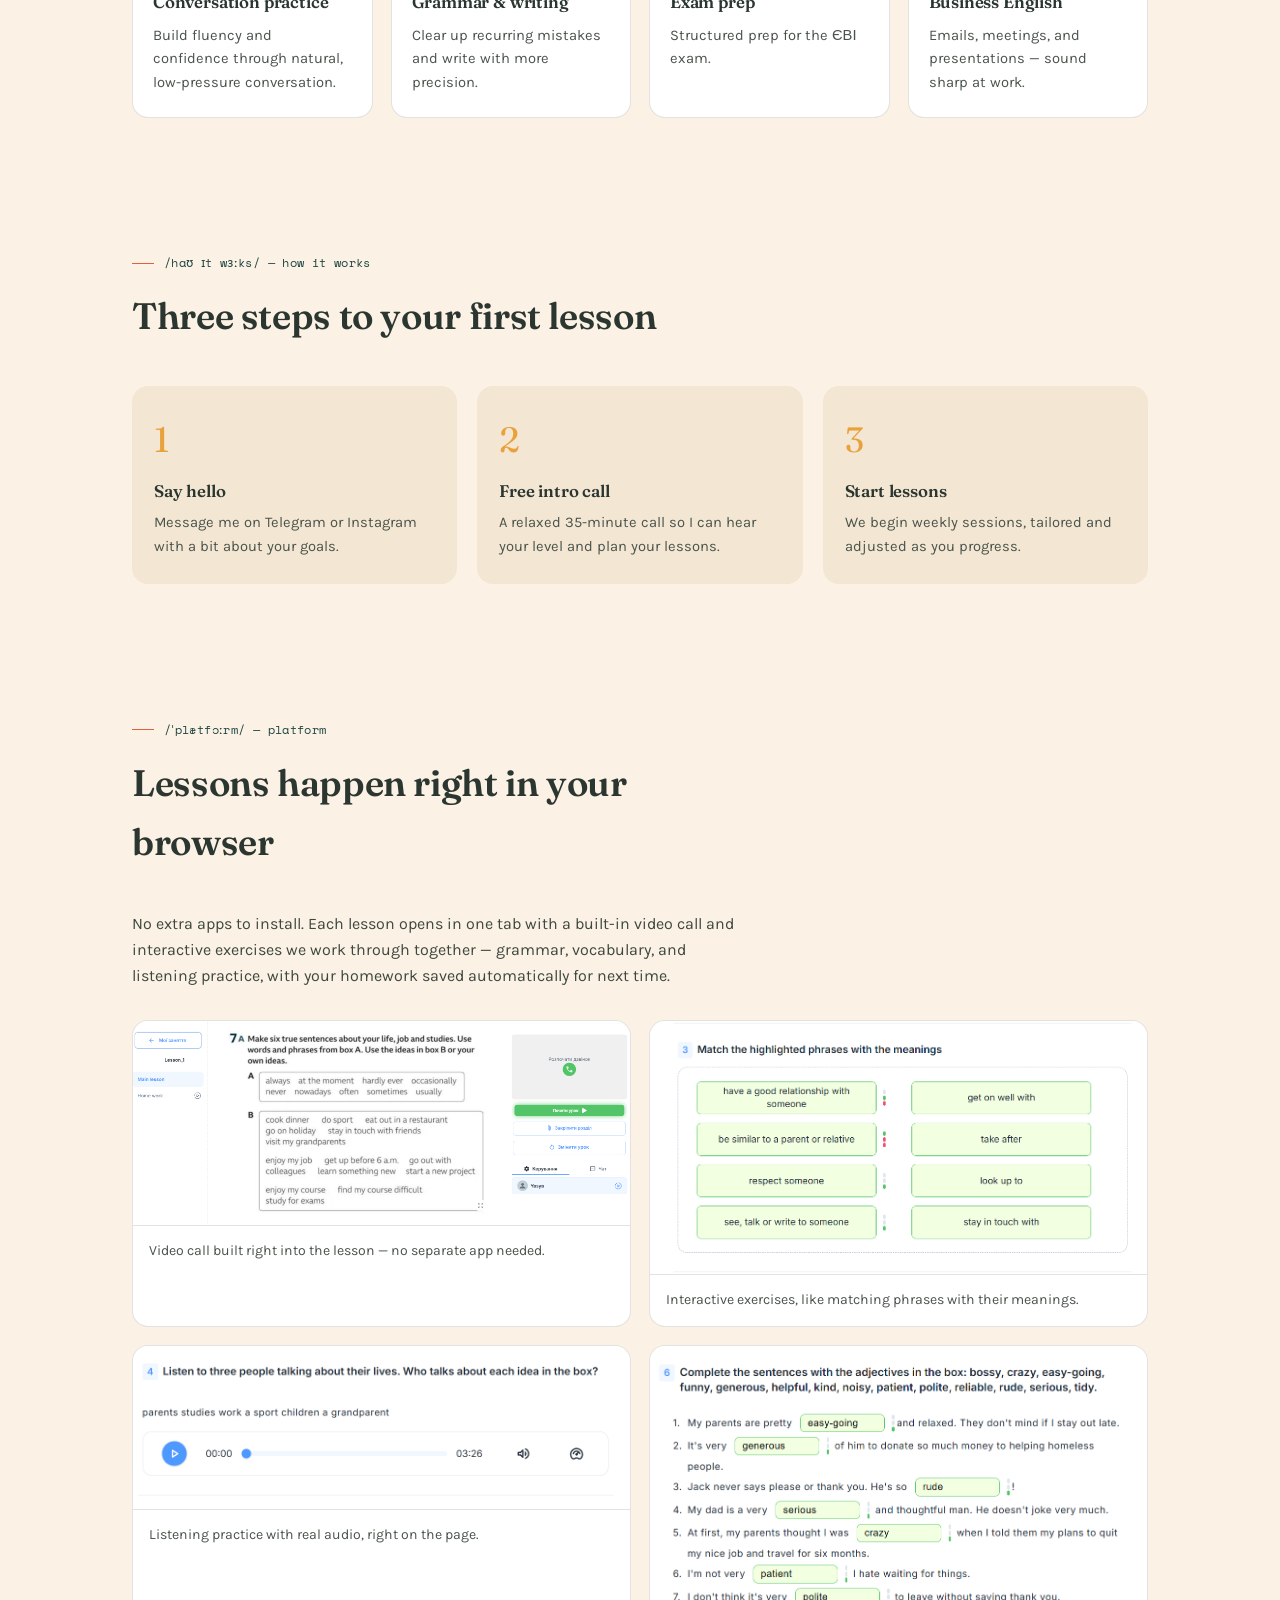
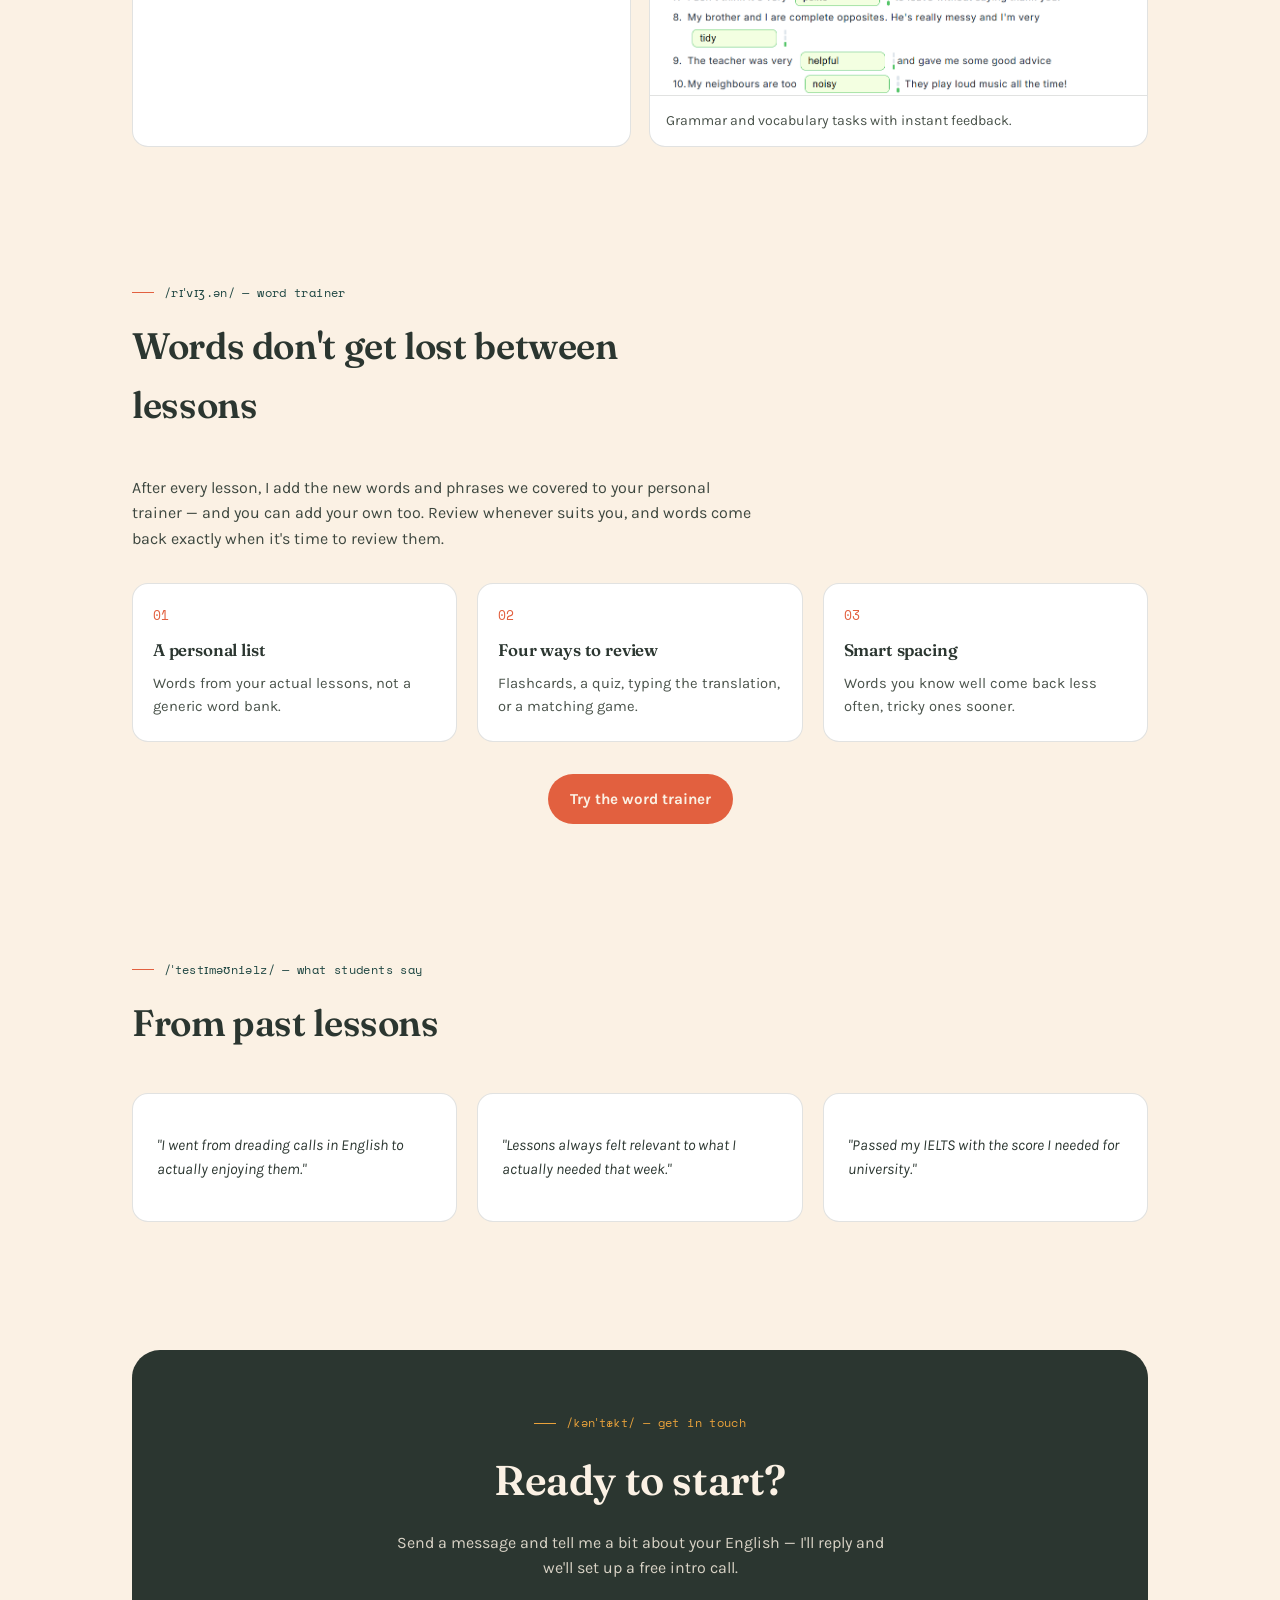
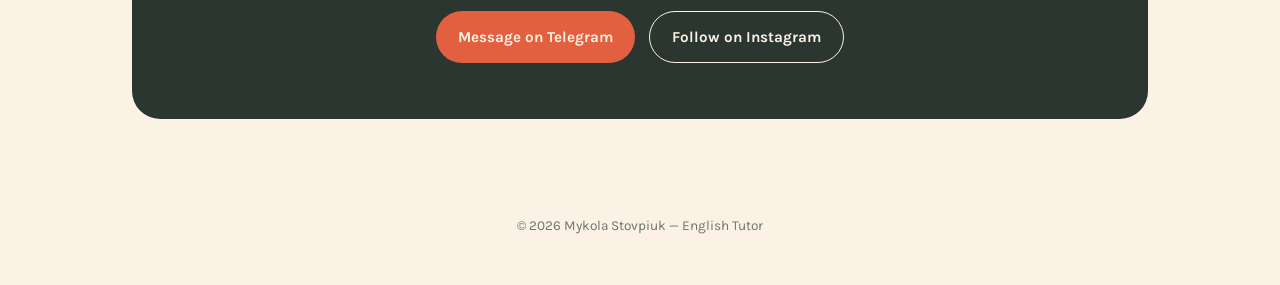
==== commit 5d8850ff: "Add word trainer promo section" ====
--- a/index.html
+++ b/index.html
@@ -486,7 +486,7 @@
       <img src="photo.jpg" alt="Mykola Stovpiuk" class="profile-photo">
       <div class="about-card">
         <div class="row"><span>Teaches</span><span>English</span></div>
-        <div class="row"><span>Levels</span><span>A2 – B2</span></div>
+        <div class="row"><span>Levels</span><span>A1 – B2</span></div>
         <div class="row"><span>Format</span><span>1:1, online</span></div>
         <div class="row"><span>Lesson length</span><span>60 min</span></div>
       </div>
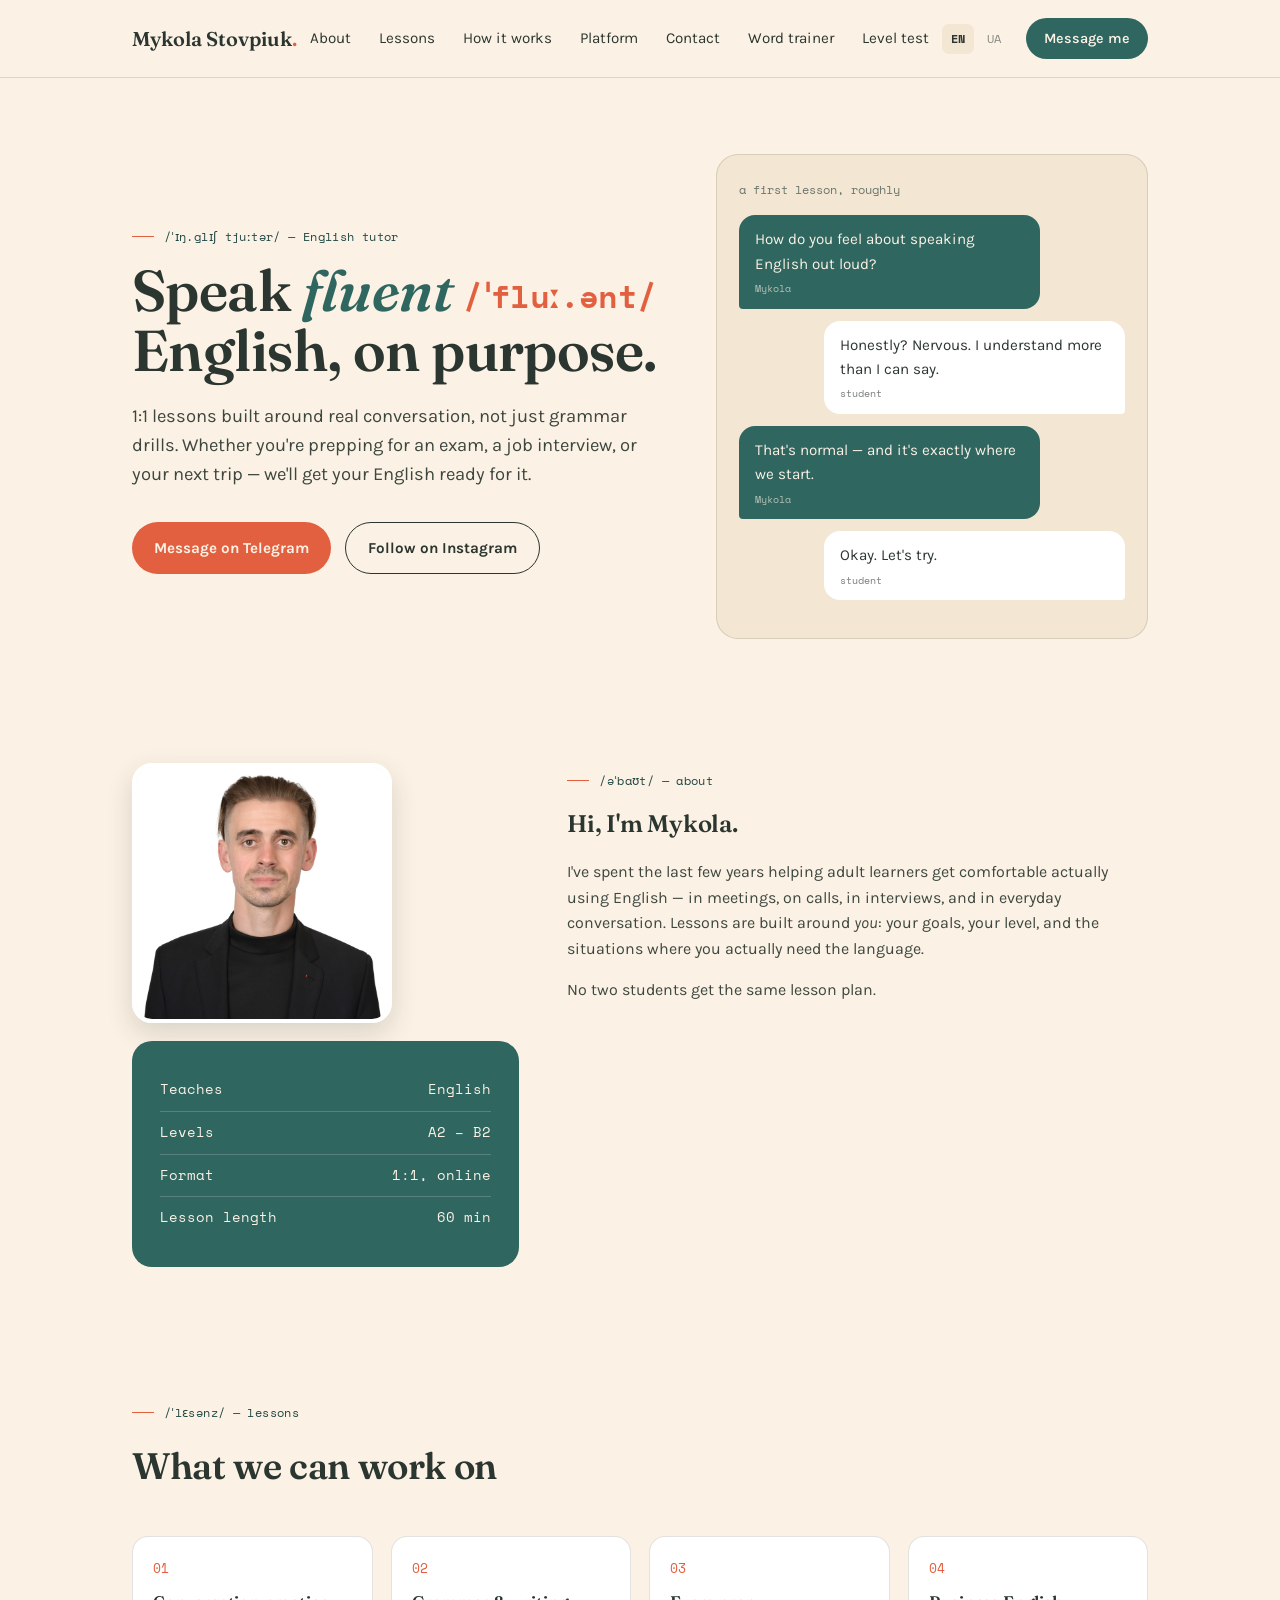
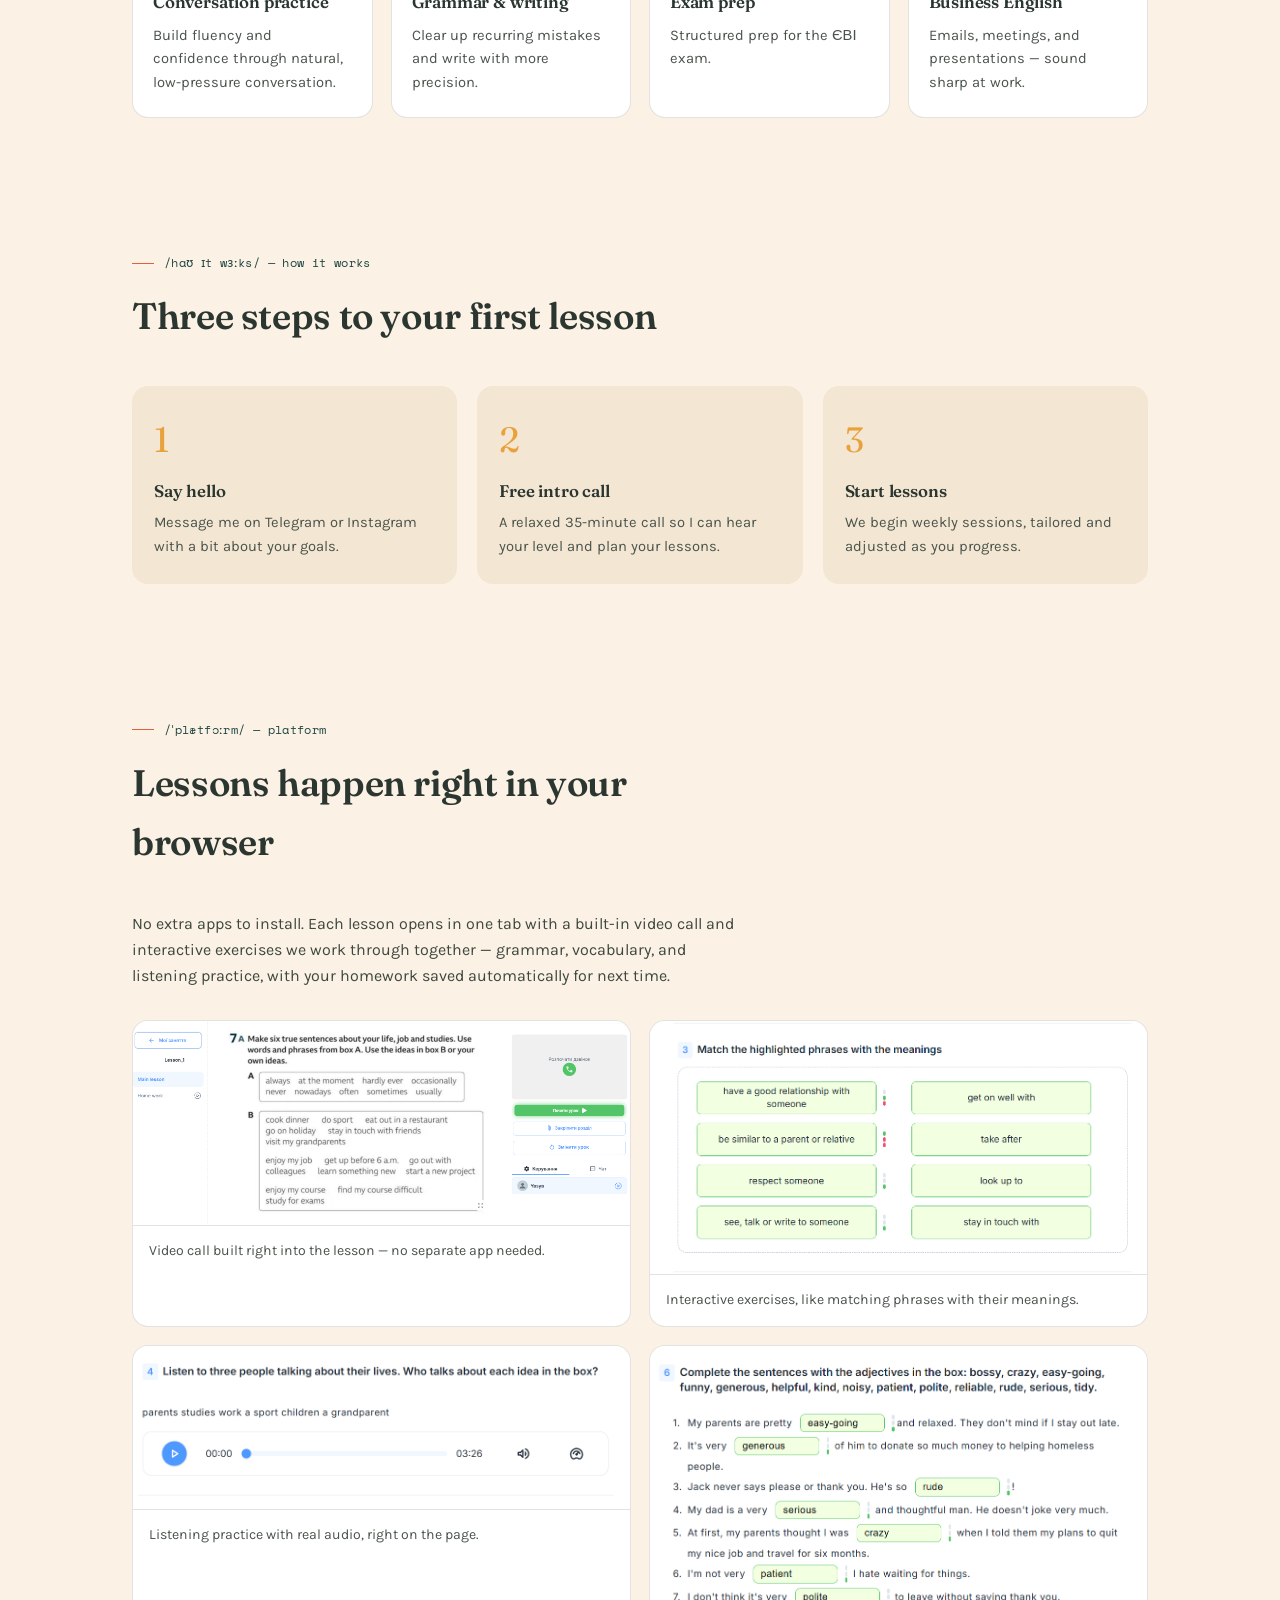
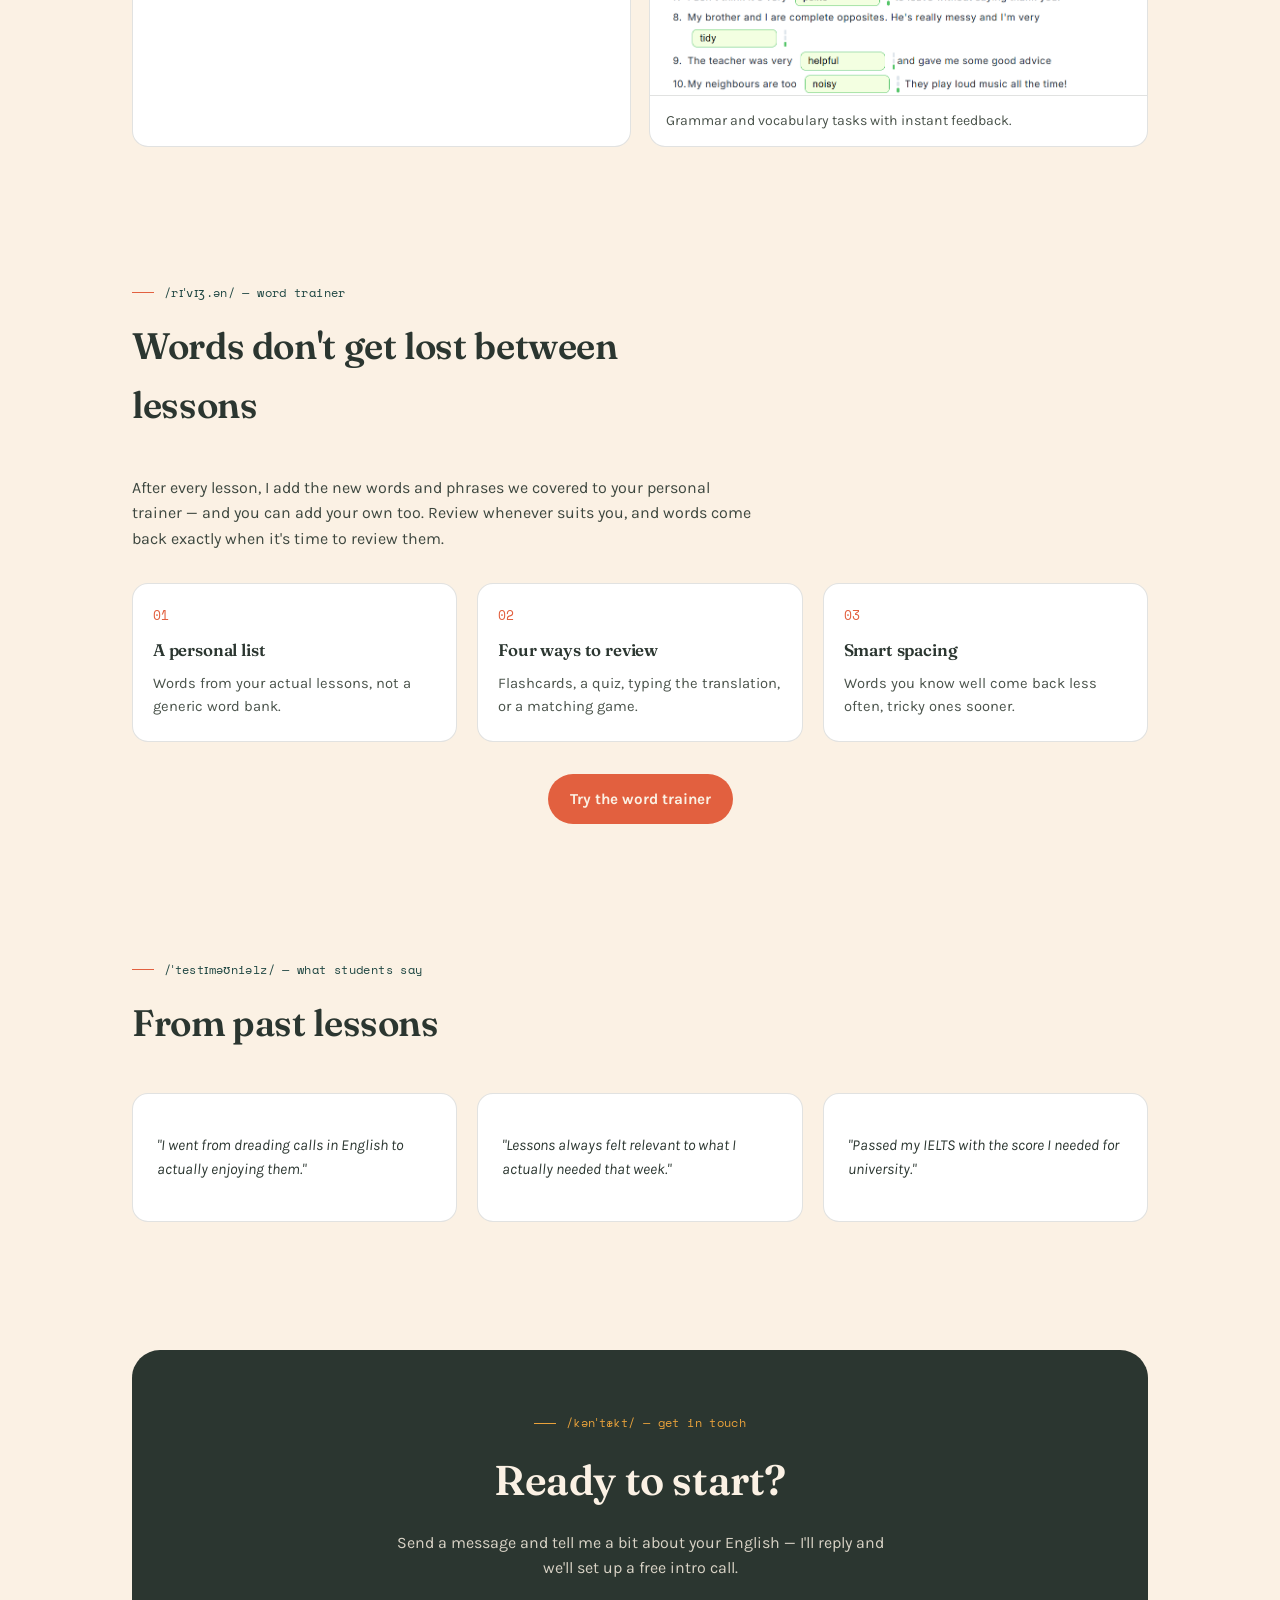
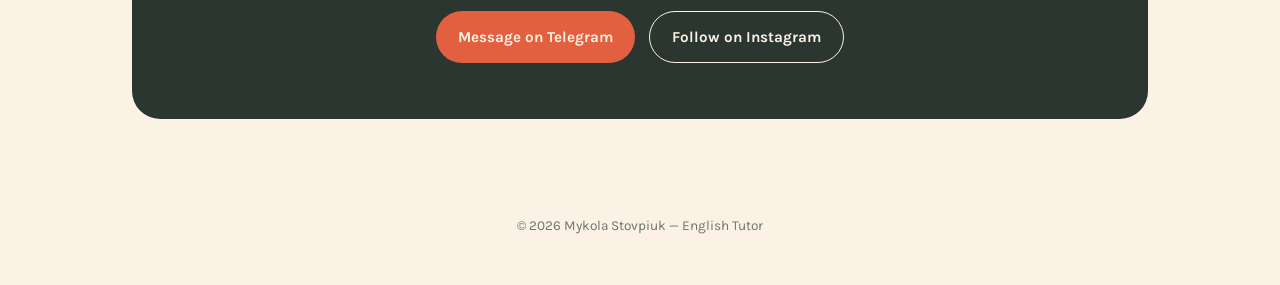
==== commit a7936024: "Add A1-B2 English level test" ====
--- a/index.html
+++ b/index.html
@@ -444,6 +444,7 @@
       <a href="#platform">Platform</a>
       <a href="#contact">Contact</a>
       <a href="trainer.html">Word trainer</a>
+      <a href="level-test.html">Level test</a>
     </div>
     <div class="nav-right">
       <div class="lang-switch">
@@ -486,7 +487,7 @@
       <img src="photo.jpg" alt="Mykola Stovpiuk" class="profile-photo">
       <div class="about-card">
         <div class="row"><span>Teaches</span><span>English</span></div>
-        <div class="row"><span>Levels</span><span>A1 – B2</span></div>
+        <div class="row"><span>Levels</span><span>A2 – B2</span></div>
         <div class="row"><span>Format</span><span>1:1, online</span></div>
         <div class="row"><span>Lesson length</span><span>60 min</span></div>
       </div>
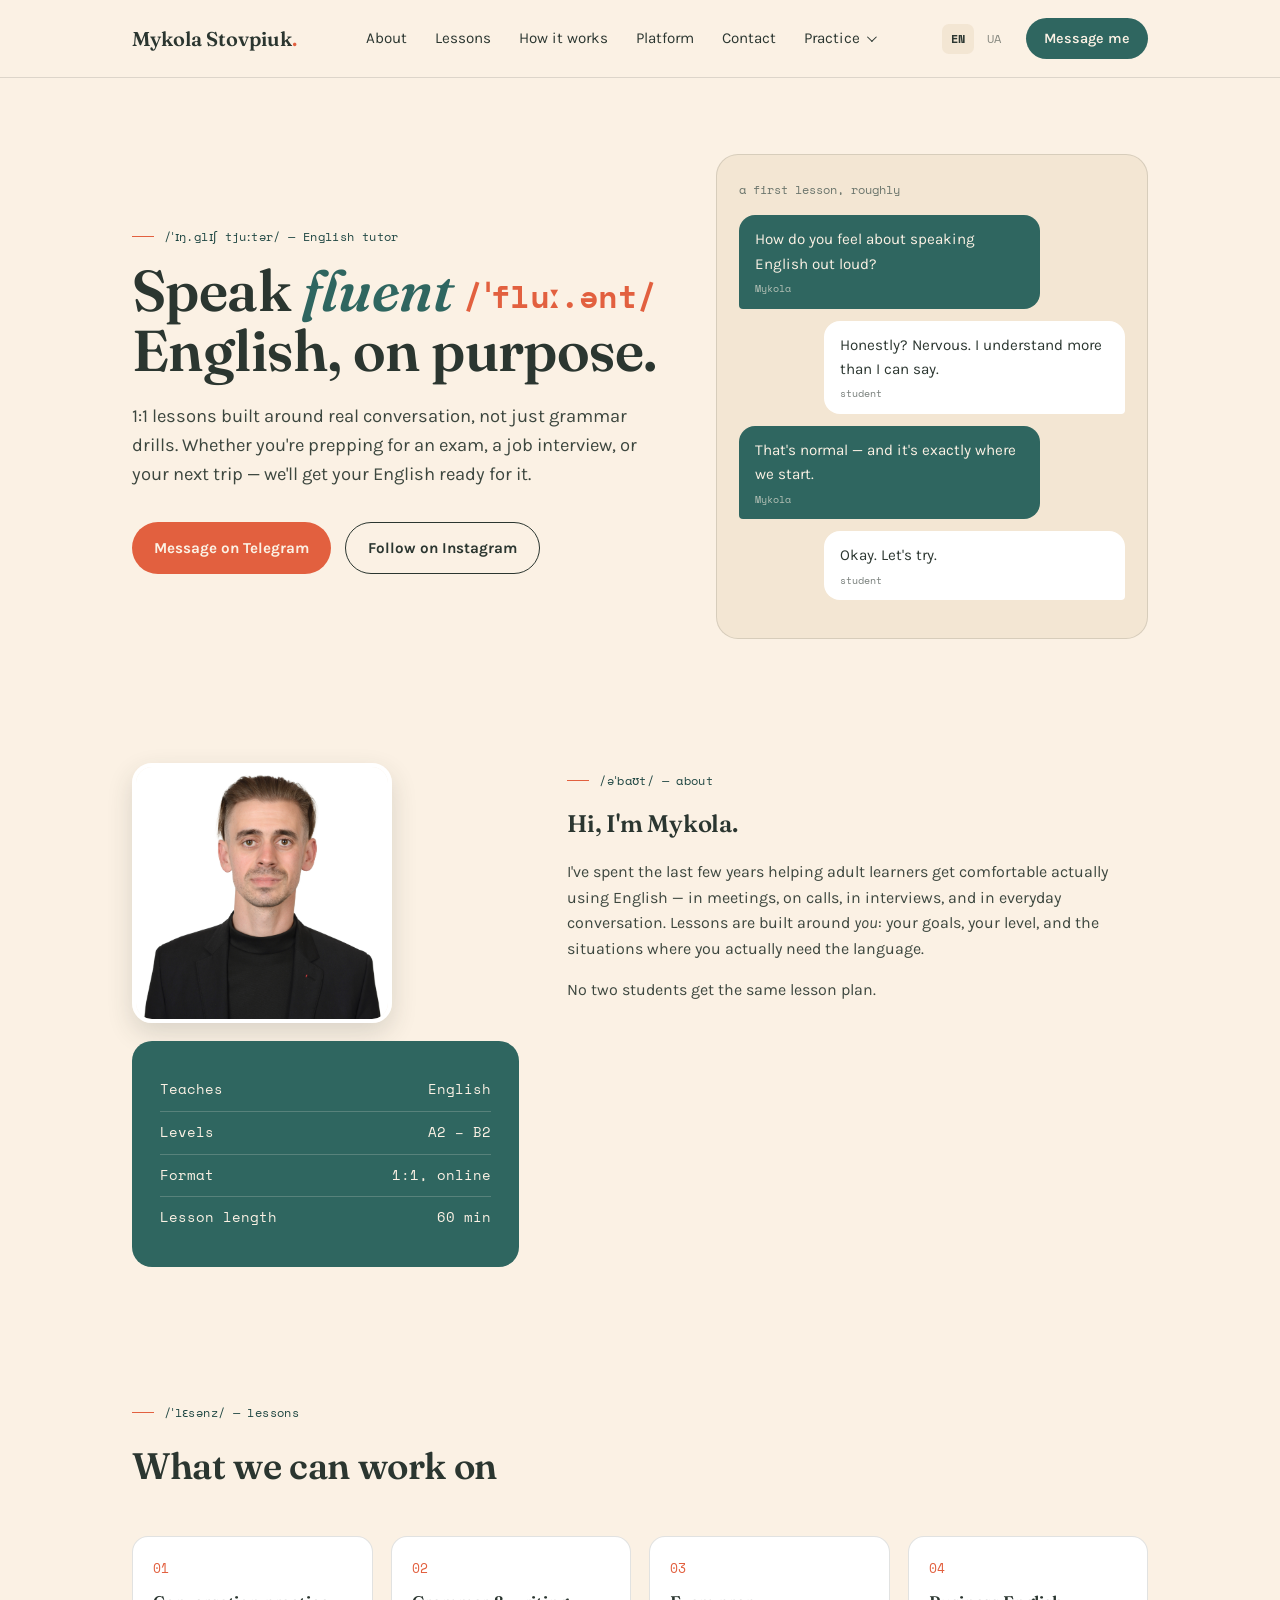
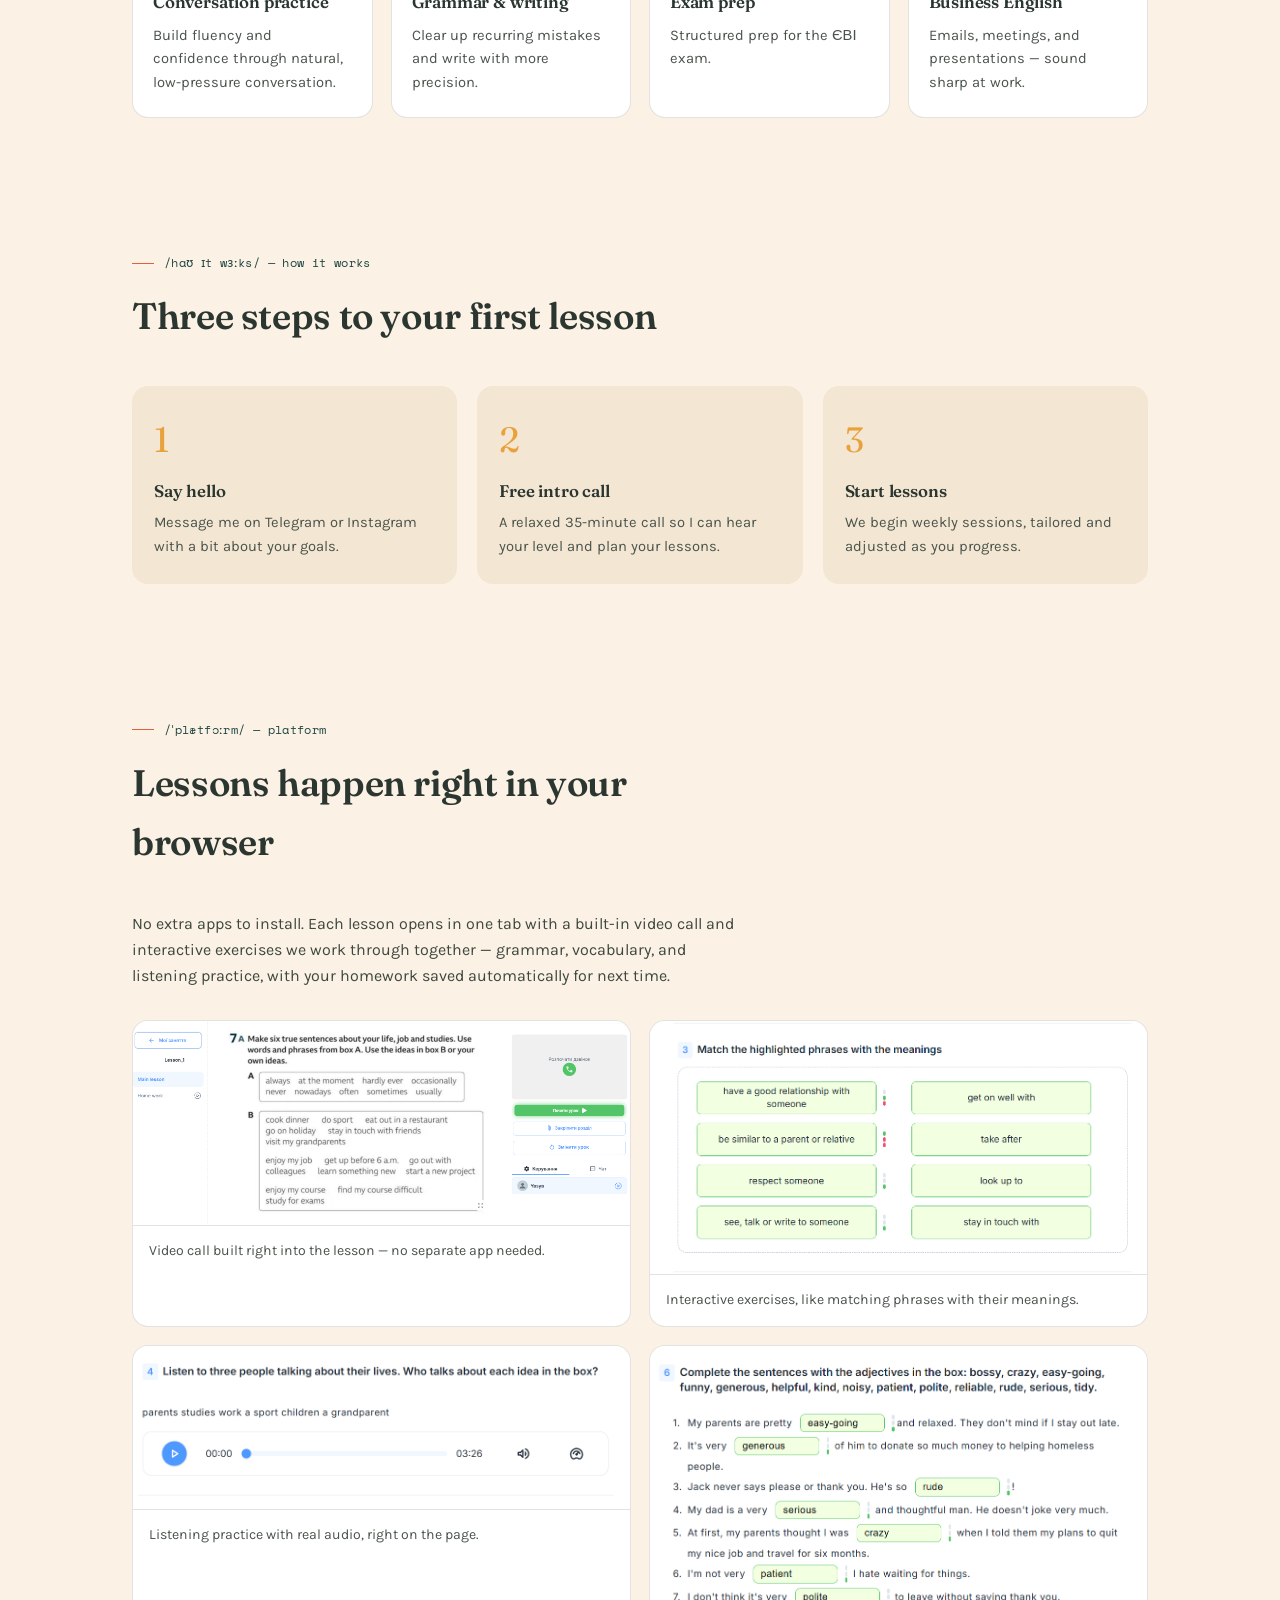
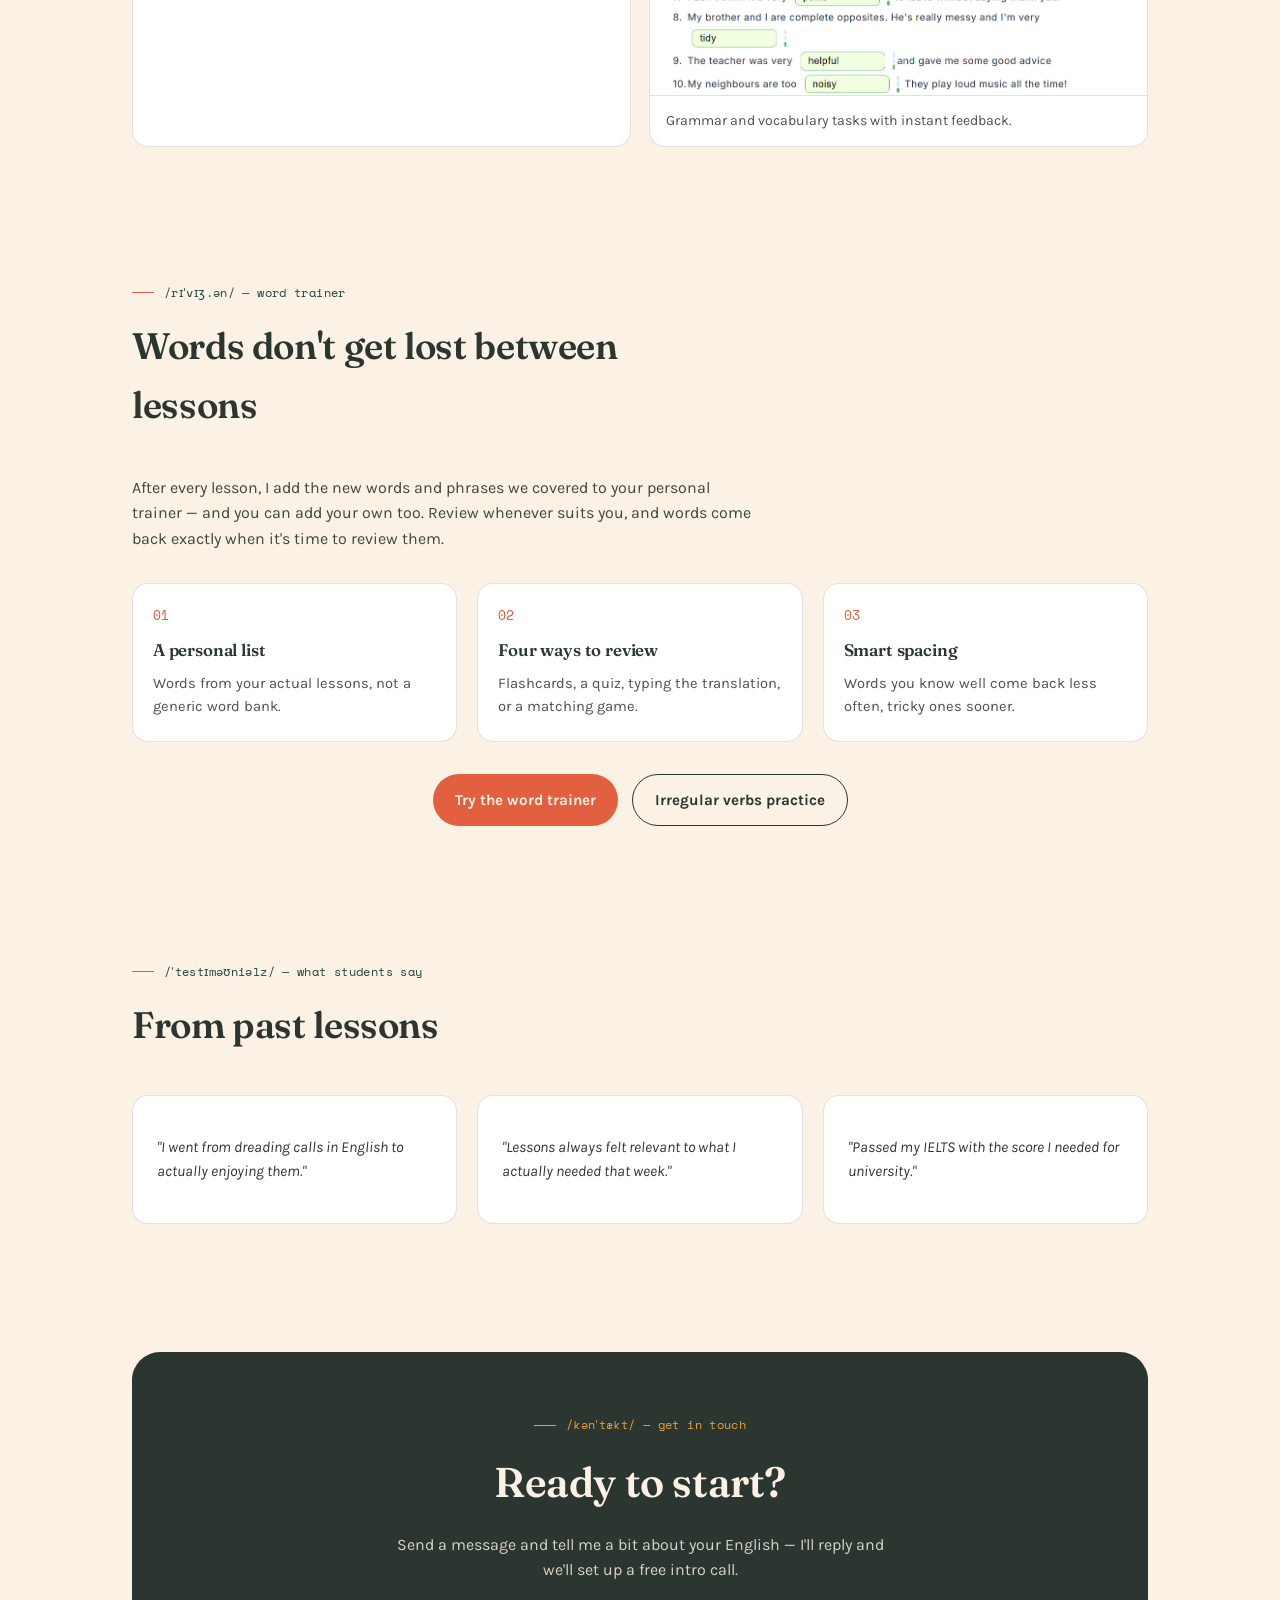
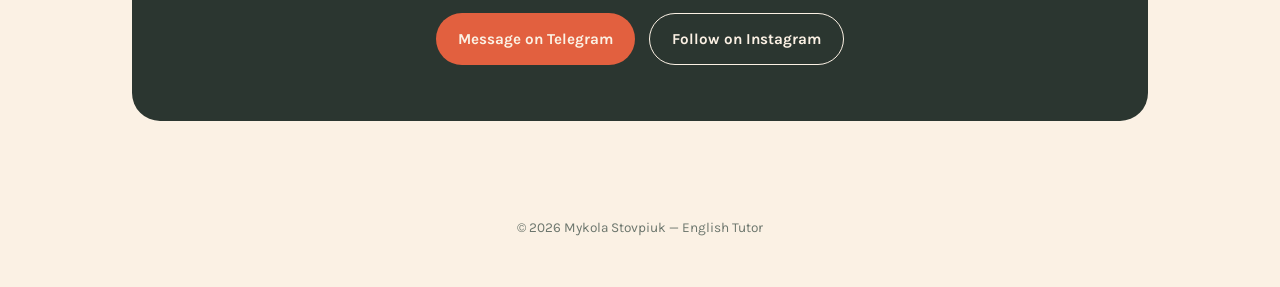
==== commit b5397618: "Add irregular verbs trainer" ====
--- a/index.html
+++ b/index.html
@@ -128,6 +128,28 @@
     white-space:nowrap;
   }
   .nav-cta:hover{background:var(--teal-deep);}
+  .dropdown{position:relative;}
+  .dropdown-toggle{
+    border:none; background:none; padding:0; cursor:pointer;
+    font:inherit; color:inherit;
+    border-bottom:1px solid transparent;
+    display:inline-flex; align-items:center; gap:7px;
+  }
+  .dropdown-toggle:hover{border-bottom-color:var(--coral);}
+  .dropdown-toggle::after{
+    content:""; width:6px; height:6px;
+    border-right:1.5px solid currentColor; border-bottom:1.5px solid currentColor;
+    transform:rotate(45deg) translateY(-2px);
+  }
+  .dropdown-menu{
+    display:none; position:absolute; top:calc(100% + 14px); left:-14px;
+    flex-direction:column; min-width:230px;
+    background:var(--paper); border:1px solid var(--line); border-radius:14px;
+    padding:8px; box-shadow:0 14px 28px rgba(43,54,48,0.12);
+  }
+  .dropdown.open .dropdown-menu{display:flex;}
+  nav .links .dropdown-menu a{padding:10px 12px; border-radius:8px; border-bottom:none; white-space:nowrap;}
+  nav .links .dropdown-menu a:hover{background:var(--paper-soft);}
   @media (max-width:720px){
     nav .links{
       display:none;
@@ -146,6 +168,12 @@
     }
     nav{position:sticky;}
     .menu-toggle{display:flex;}
+    .dropdown-toggle{display:none;}
+    .dropdown-menu{
+      display:flex; position:static; min-width:0;
+      background:transparent; border:none; border-radius:0; padding:0; box-shadow:none;
+    }
+    nav .links .dropdown-menu a{padding:14px 24px; border-radius:0; border-bottom:1px solid var(--line);}
   }
 
   /* ---------- HERO ---------- */
@@ -443,8 +471,14 @@
       <a href="#how">How it works</a>
       <a href="#platform">Platform</a>
       <a href="#contact">Contact</a>
-      <a href="trainer.html">Word trainer</a>
-      <a href="level-test.html">Level test</a>
+      <div class="dropdown">
+        <button class="dropdown-toggle" id="practiceToggle" aria-expanded="false" aria-haspopup="true">Practice</button>
+        <div class="dropdown-menu">
+          <a href="trainer.html">Word trainer</a>
+          <a href="irregular-verbs.html">Irregular verbs</a>
+          <a href="level-test.html">Level test</a>
+        </div>
+      </div>
     </div>
     <div class="nav-right">
       <div class="lang-switch">
@@ -607,8 +641,9 @@
         <p>Words you know well come back less often, tricky ones sooner.</p>
       </div>
     </div>
-    <div style="text-align:center;">
+    <div style="display:flex; gap:14px; justify-content:center; flex-wrap:wrap;">
       <a class="btn btn-primary" href="trainer.html">Try the word trainer</a>
+      <a class="btn btn-secondary" href="irregular-verbs.html">Irregular verbs practice</a>
     </div>
   </div>
 </section>
@@ -668,6 +703,20 @@
       menuToggle.setAttribute('aria-expanded', 'false');
     });
   });
+
+  const dropdown = document.querySelector('.dropdown');
+  const ddToggle = dropdown.querySelector('.dropdown-toggle');
+  function closeDropdown(){
+    dropdown.classList.remove('open');
+    ddToggle.setAttribute('aria-expanded', 'false');
+  }
+  ddToggle.addEventListener('click', e => {
+    e.stopPropagation();
+    const isOpen = dropdown.classList.toggle('open');
+    ddToggle.setAttribute('aria-expanded', isOpen ? 'true' : 'false');
+  });
+  document.addEventListener('click', e => { if(!dropdown.contains(e.target)) closeDropdown(); });
+  document.addEventListener('keydown', e => { if(e.key === 'Escape') closeDropdown(); });
 </script>
 
 </body>
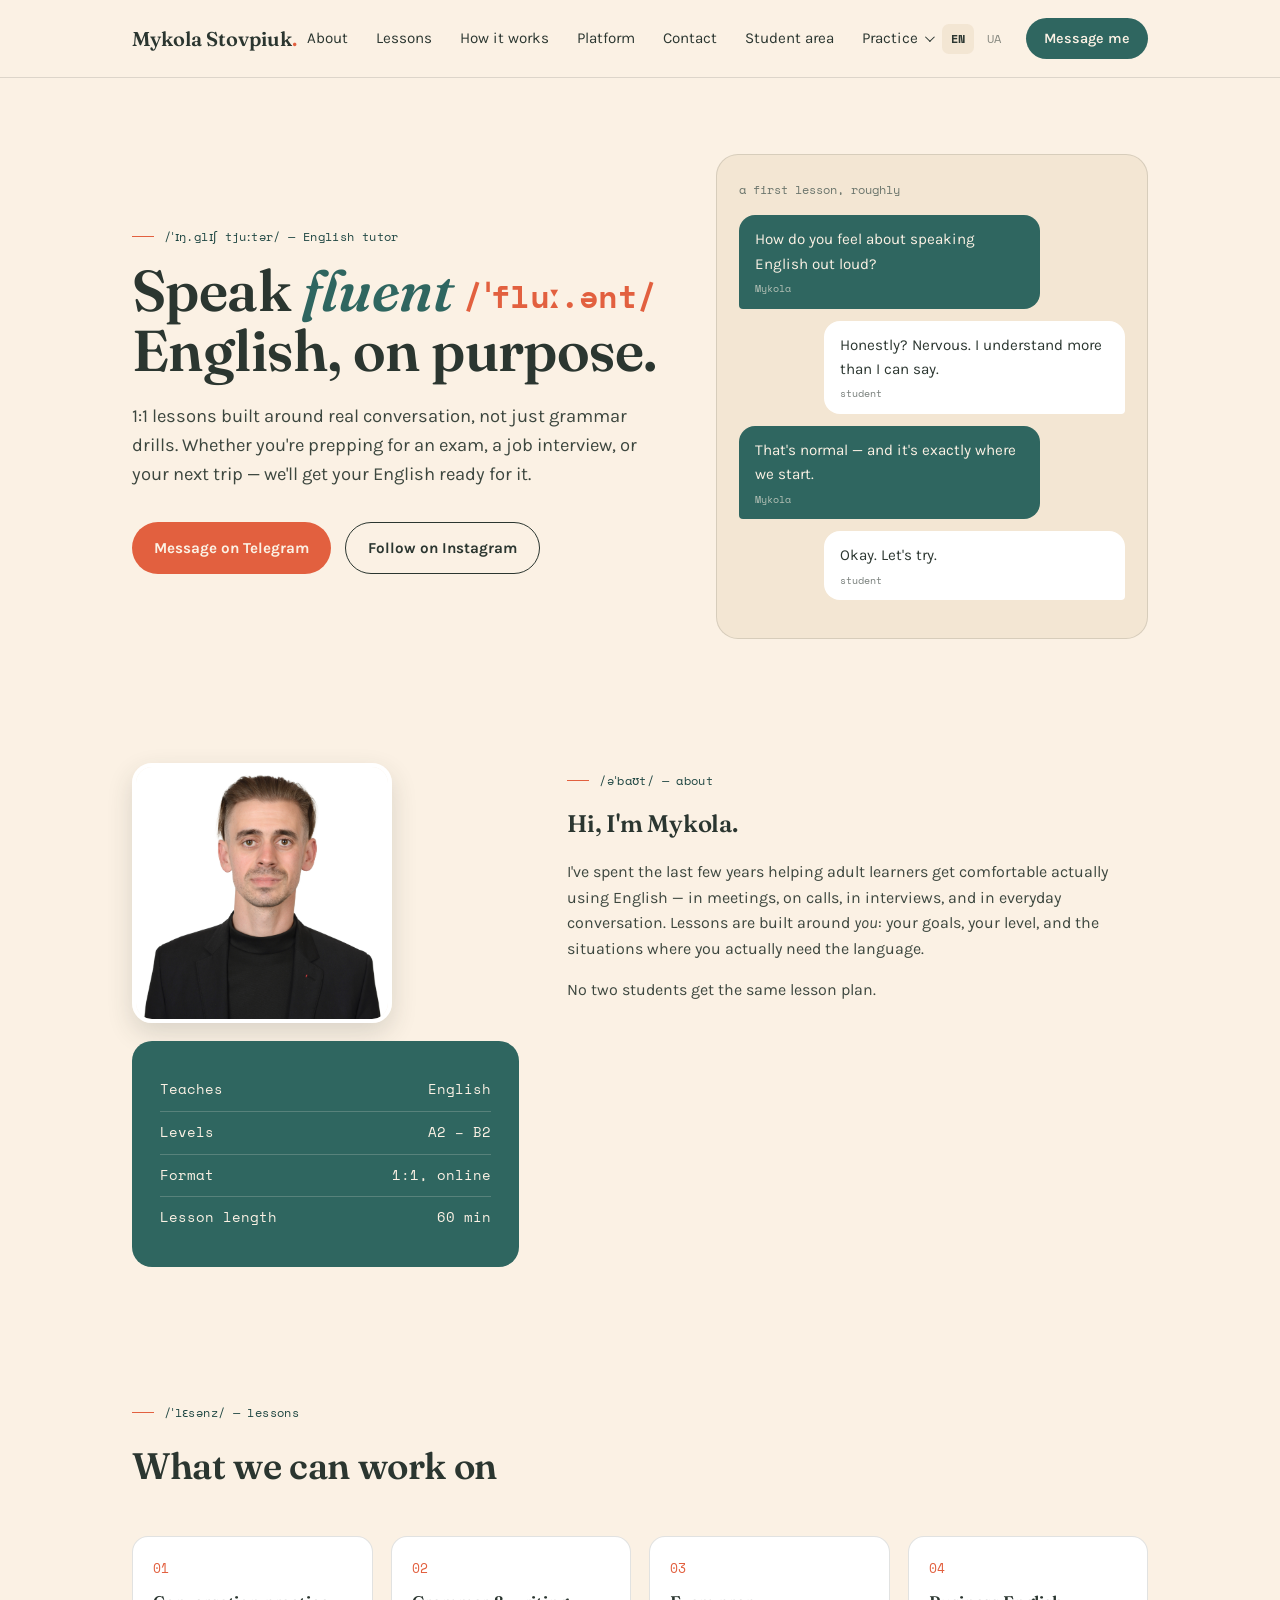
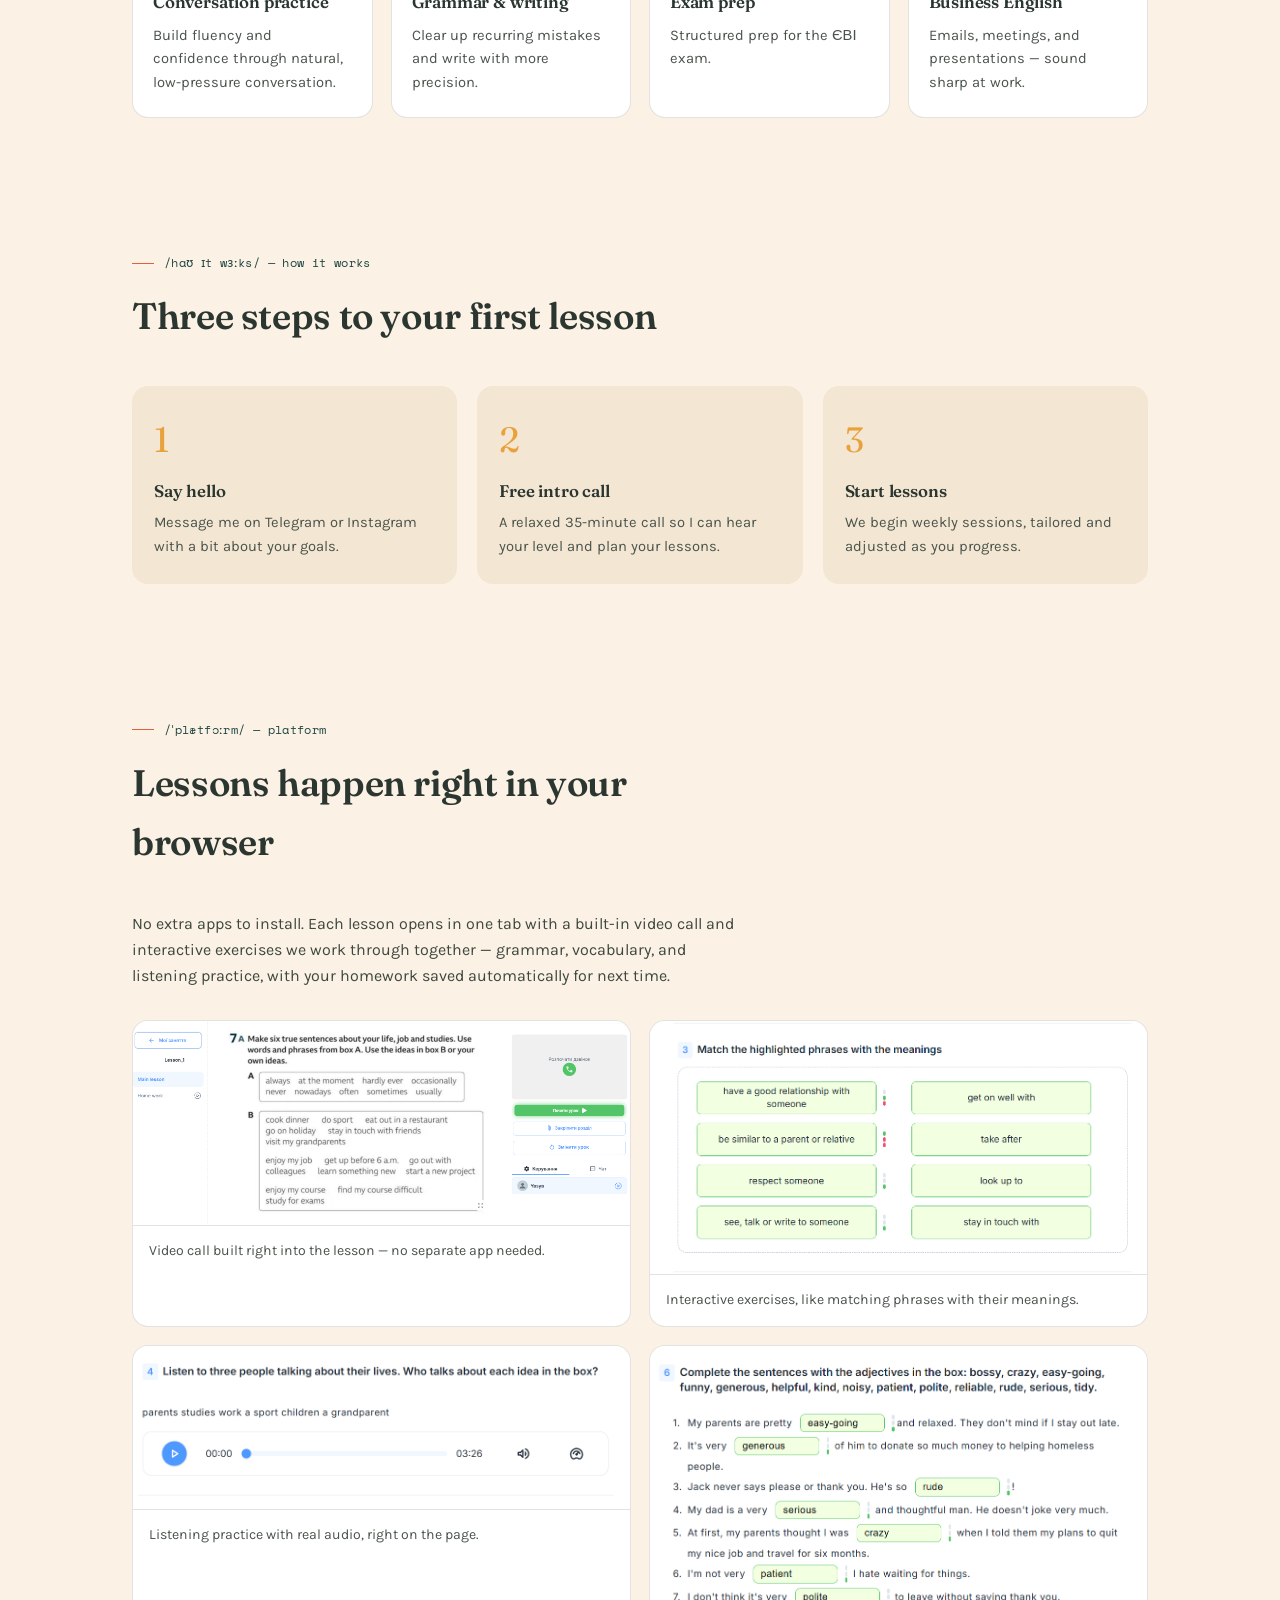
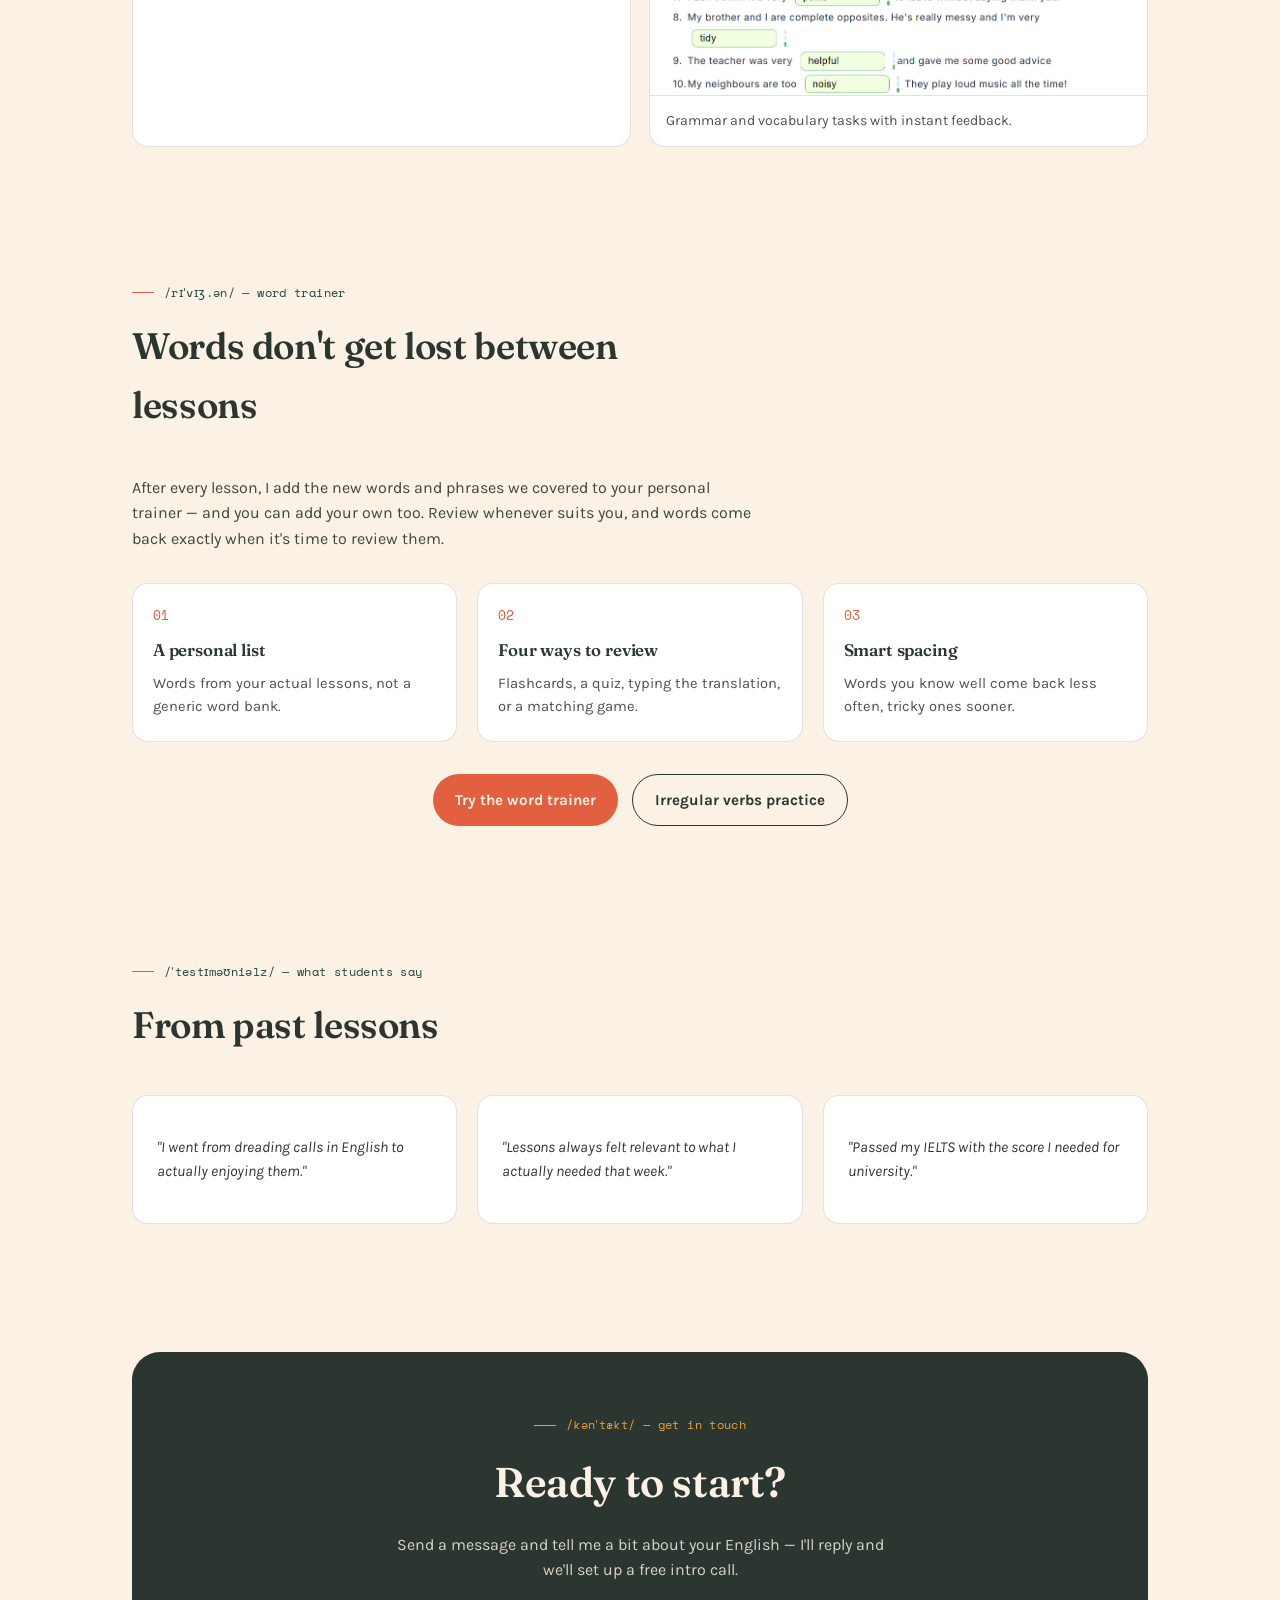
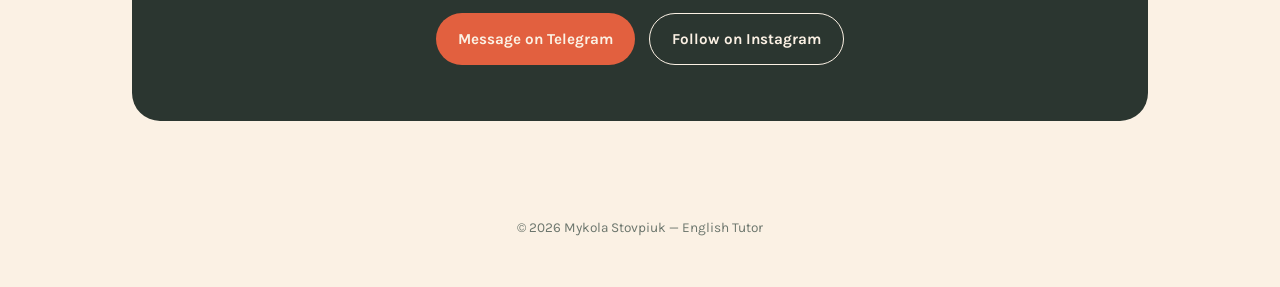
==== commit e175742c: "Add student cabinets and teacher panel" ====
--- a/index.html
+++ b/index.html
@@ -471,10 +471,13 @@
       <a href="#how">How it works</a>
       <a href="#platform">Platform</a>
       <a href="#contact">Contact</a>
+      <a href="cabinet.html">Student area</a>
       <div class="dropdown">
         <button class="dropdown-toggle" id="practiceToggle" aria-expanded="false" aria-haspopup="true">Practice</button>
         <div class="dropdown-menu">
           <a href="trainer.html">Word trainer</a>
+          <a href="to-be.html">Verb to be (Present Simple)</a>
+          <a href="to-be-past.html">To be: Present and Past</a>
           <a href="irregular-verbs.html">Irregular verbs</a>
           <a href="level-test.html">Level test</a>
         </div>
